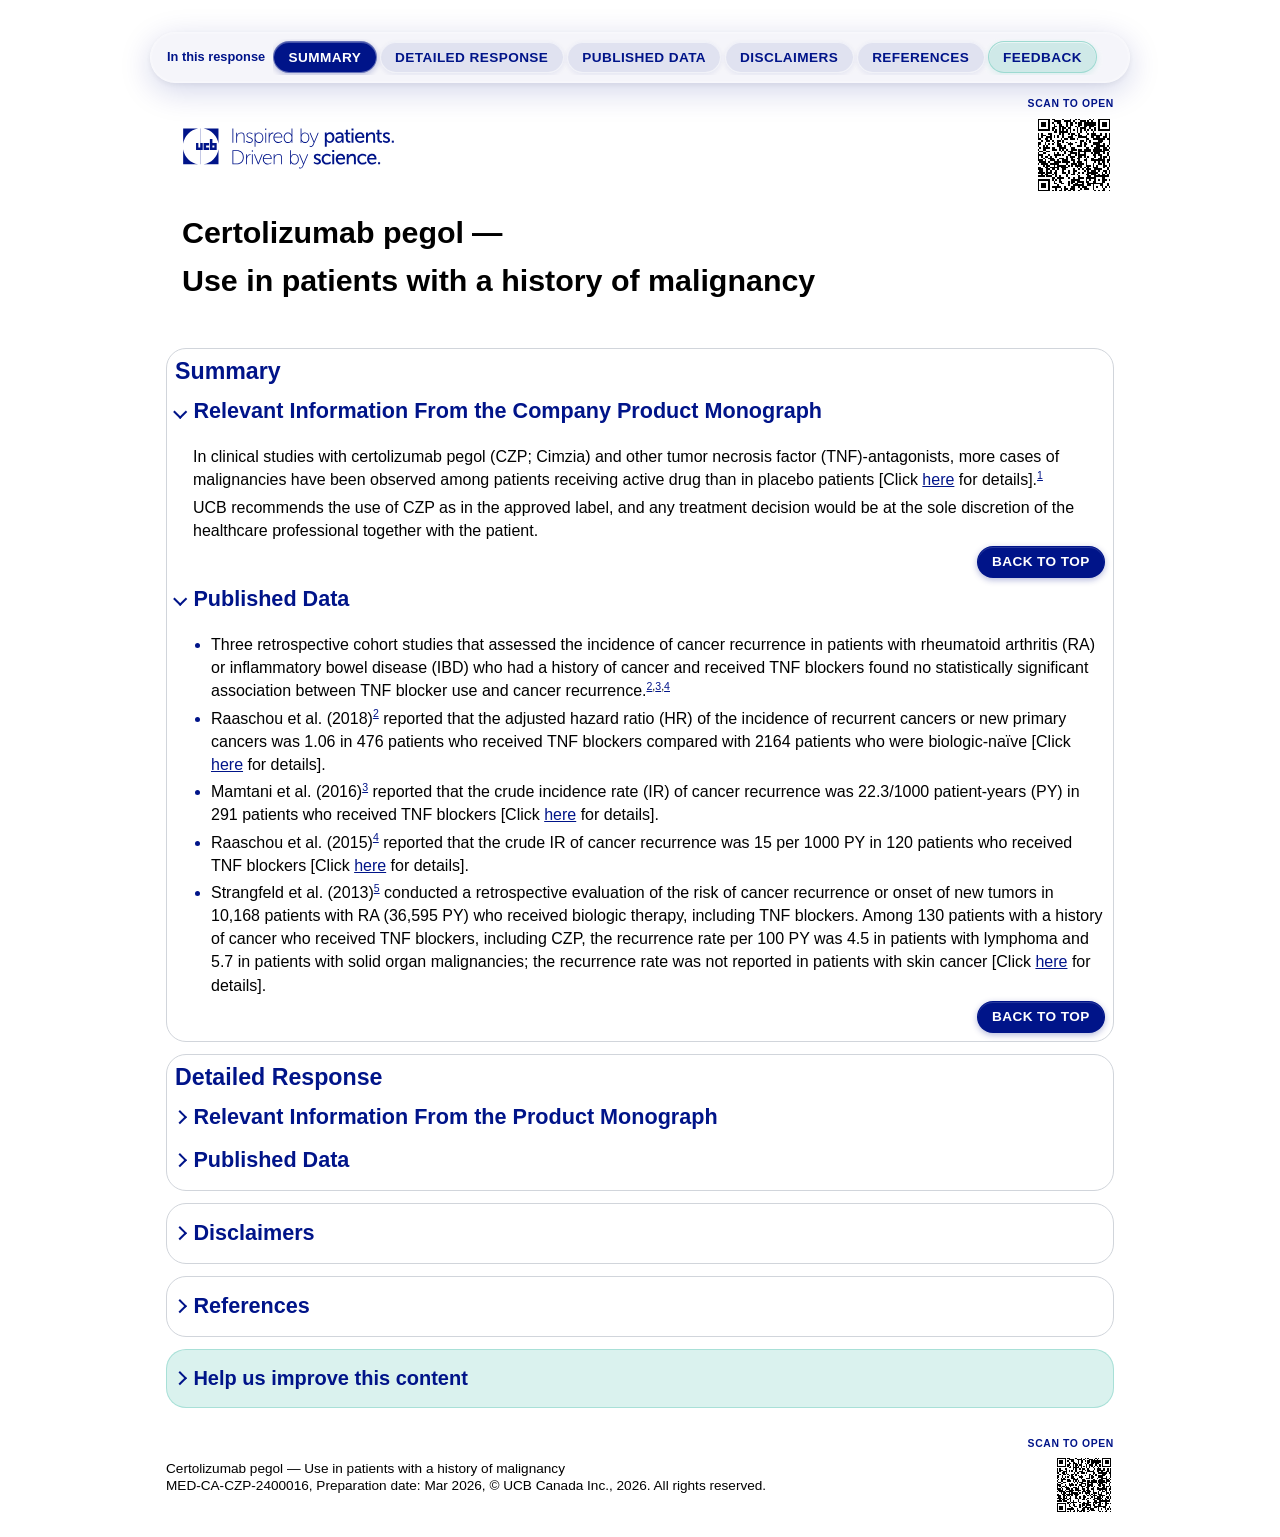
==== CA_CRD_CZP_Use_in_patients_with_a_history_of_malignancy.html @ 32747d0e "figures" ====
<!-- =================================================================
     UCB Medical Information — CA_CRD_CZP_Use_in_patients_with_a_history_of_malignancy.html

     Document  : Certolizumab pegol — Use in patients with a history of malignancy
     Reference : MED-CA-CZP-2400016
     Prepared  : Mar 2026   |   © UCB Canada Inc., 2026

     Structure overview
     ──────────────────
     <head>
       · Standard meta tags + social (OG / Twitter)
       · Single stylesheet: assets/css/styles.css
       · Two JSON-LD blocks: MedicalWebPage + FAQPage (for SEO / GEO)

     <body>
       · Floating TOC nav  — fixed glass bar linking to all sections
       · <header>          — UCB logo, doc-code, preparation date, page title
       · <main>
           #aeo-summary    — HIDDEN: machine-readable AEO key facts
           #aeo-qa         — HIDDEN: machine-readable AEO Q&A pairs
           #summary        — Visible: collapsible PM + Published Data summaries
           #detailed-response — Visible: PM info + 4 retrospective studies
           #disclaimers    — Visible: regulatory / copyright disclaimers
           #references     — Visible: numbered citation list
           #feedback       — Visible: star rating + comment + send widget
           #llm-summary    — HIDDEN: machine-readable GEO paragraph for LLMs
       · <footer>          — doc-code, copyright
       · <script>          — assets/js/main.js (scroll-spy, star rating, feedback)

     Key HTML conventions
     ─────────────────────
     · Drug spans: <span data-type="drug" data-mesh="…" data-emtree="…"
         data-snomed="…"> — semantic tagging for FHIR / ontology consumers
     · hidden-section: display:none — content for automated readers only
     · collapse: native <details>/<summary> pattern for collapsible sections
     · Tables use role="table" with header rows carrying scope="col"
     ================================================================= -->
<!doctype html>
<html lang="en">

<!-- ═══════════════════════════════════════════════════════════════════
     HEAD
     ═══════════════════════════════════════════════════════════════════ -->

<head>
  <!-- Character encoding — declared first so all subsequent bytes are read correctly -->
  <meta charset="utf-8" />

  <!-- Browser tab / bookmark title -->
  <title>Certolizumab pegol — Use in patients with a history of malignancy</title>

  <!-- Responsive scaling and crawl directives -->
  <meta name="viewport" content="width=device-width, initial-scale=1" />
  <meta name="robots" content="index, follow" />
  <link rel="canonical" href="https://www.example.com/czp-history-malignancy/" />

  <!-- Short description shown in search-engine result snippets -->
  <meta name="description"
    content="Medical information response on certolizumab pegol (CZP; Cimzia) in patients with a history of malignancy: Product Monograph safety information and retrospective cohort studies on cancer recurrence with TNF blocker use." />

  <!-- Open Graph — controls the preview card when shared on social platforms -->
  <meta property="og:title" content="Certolizumab Pegol — Use in Patients With a History of Malignancy" />
  <meta property="og:description"
    content="UCB medical information: CZP safety in patients with prior malignancy — Product Monograph and retrospective cohort data." />
  <meta property="og:type" content="article" />
  <meta property="og:url" content="https://www.example.com/czp-history-malignancy/" />
  <meta property="og:image" content="https://www.example.com/czp-history-malignancy/og-image.jpg" />

  <!-- Twitter / X card -->
  <meta name="twitter:card" content="summary_large_image" />
  <meta name="twitter:title" content="Certolizumab Pegol — Use in Patients With a History of Malignancy" />
  <meta name="twitter:description" content="UCB medical information: CZP safety in patients with prior malignancy." />
  <meta name="twitter:image" content="https://www.example.com/czp-history-malignancy/og-image.jpg" />

  <!-- Favicon -->
  <link rel="icon" type="image/png" href="assets/img/ucb-logo.png">

  <!-- Stylesheet -->
  <link rel="stylesheet" href="assets/css/styles.css" />

  <!-- Plotly.js — interactive figure charts -->
  <script src="https://cdn.plot.ly/plotly-2.35.2.min.js" charset="utf-8"></script>

  <!-- Structured data: MedicalWebPage -->
  <script type="application/ld+json">
  {
    "@context": "https://schema.org",
    "@type": "MedicalWebPage",
    "name": "Certolizumab Pegol — Use in Patients With a History of Malignancy",
    "url": "https://www.example.com/czp-history-malignancy/",
    "about": [
      {"@type":"Drug","name":"Certolizumab pegol"},
      {"@type":"MedicalCondition","name":"Rheumatoid Arthritis"},
      {"@type":"MedicalCondition","name":"Malignancy"},
      {"@type":"MedicalCondition","name":"Cancer Recurrence"}
    ],
    "medicalSpecialty": "Rheumatology",
    "lastReviewed": "2026-03-01",
    "publisher": {"@type": "Organization", "name": "UCB Canada Inc."},
    "hasPart": [
      {"@type":"WebPageElement","name":"Summary","url":"#summary"},
      {"@type":"WebPageElement","name":"Detailed Response","url":"#detailed-response"}
    ]
  }
  </script>

  <!-- Structured data: FAQPage -->
  <script type="application/ld+json">
  {
    "@context":"https://schema.org",
    "@type":"FAQPage",
    "mainEntity":[
      {"@type":"Question","name":"Does the certolizumab pegol Product Monograph address use in patients with a history of malignancy?","acceptedAnswer":{"@type":"Answer","text":"In clinical studies with CZP and other TNF-antagonists, more cases of malignancies have been observed among patients receiving active drug than in placebo patients. UCB recommends the use of CZP as in the approved label, and any treatment decision would be at the sole discretion of the healthcare professional together with the patient."}},
      {"@type":"Question","name":"Is there an association between TNF blocker use and cancer recurrence?","acceptedAnswer":{"@type":"Answer","text":"Three retrospective cohort studies found no statistically significant association between TNF blocker use (including CZP) and cancer recurrence in patients with RA or IBD who had a history of cancer."}},
      {"@type":"Question","name":"What did Raaschou et al. (2018) find about cancer recurrence with TNF blockers?","acceptedAnswer":{"@type":"Answer","text":"Raaschou et al. (2018) reported an adjusted hazard ratio of 1.06 (0.73–1.54) for recurrent or new cancers in 476 biologic-treated patients compared with 2164 biologic-naïve patients with RA and a history of malignancy."}},
      {"@type":"Question","name":"What were the key safety findings on malignancies in CZP clinical trials?","acceptedAnswer":{"@type":"Answer","text":"In CZP controlled and open-label RA studies, malignancies other than lymphomas and non-melanoma skin cancers occurred at a rate of 0.61/100 patient-years among 2367 CZP-treated patients versus 0.41/100 patient-years among 647 placebo-treated patients."}}
    ]
  }
  </script>

  <!-- Print footer override -->
  <style>
    @page {
      @bottom-left {
        content: "Certolizumab pegol \2014  Use in patients with a history of malignancy\AMED-CA-CZP-2400016, \00A9  UCB Canada Inc., 2026. All rights reserved.";
      }
    }
  </style>
</head>

<!-- ═══════════════════════════════════════════════════════════════════
     BODY
     ═══════════════════════════════════════════════════════════════════ -->

<body>

  <!-- ─── FLOATING TOC ───────────────────────────────────────────── -->
  <div class="container">
    <nav id="toc" class="navbox" aria-label="Page sections">
      <span class="navbox__title">In this response</span>
      <ul id="toc-list" class="navbox__list">
        <li><a class="btn" href="#summary">Summary</a></li>
        <li><a class="btn" href="#detailed-response">Detailed&nbsp;response</a></li>
        <li><a class="btn" href="#PublishedDataDetail">Published&nbsp;data</a></li>
        <li><a class="btn" href="#disclaimers">Disclaimers</a></li>
        <li><a class="btn" href="#references">References</a></li>
        <li><a class="btn" href="#feedback">Feedback</a></li>
      </ul>
    </nav>
  </div>

  <!-- ─── SITE HEADER ────────────────────────────────────────────── -->
  <header class="site-header" role="banner">
    <div class="container">
      <div class="header-flex">
        <div class="header-logo">
          <img src="assets/img/UCB_Logo_Tagline_ReflexBlue_RGB_Logo.svg"
            alt="UCB logo with tagline inspired by patients, driven by science.">
        </div>
        <div style="text-align:right;">
          <p
            style="margin:0 0 0.25rem;font-size:0.65rem;font-weight:600;letter-spacing:0.06em;text-transform:uppercase;color:#001489;">
            Scan to open</p>
          <img src="assets/img/MED-CA-CZP-2400016/qr.svg" alt="QR code — scan to open" width="80" height="80">
        </div>
      </div>

      <div class="page-title">
        <h1>
          <span class="drug">Certolizumab pegol</span>
          &mdash;
          <span class="subtitle">Use in patients with a history of malignancy</span>
        </h1>
      </div>
    </div>
  </header>

  <!-- ─── MAIN CONTENT ────────────────────────────────────────────── -->
  <main id="main" class="container" role="main">

    <!-- ══════════════════════════════════════════════════════════════
         HIDDEN SECTION: AEO KEY FACTS -->
    <section id="aeo-summary" class="card card--hidden">
      <span class="hidden-meta" data-label="AEO"></span>
      <p>Key Facts — Certolizumab Pegol: Use in Patients With a History of Malignancy</p>
      <p>The Product Monograph (PM) for certolizumab pegol (CZP; Cimzia) states that in clinical studies with CZP and
        other TNF-antagonists, more cases of malignancies were observed among patients receiving active drug than in
        placebo patients. Three retrospective cohort studies found no statistically significant association between TNF
        blocker use (including CZP) and cancer recurrence in patients with rheumatoid arthritis (RA) or inflammatory
        bowel disease (IBD) and a prior history of malignancy. Adjusted hazard ratios for cancer recurrence ranged from
        1.06 to 1.24 across different patient groups (Raaschou et al., 2018). UCB recommends the use of CZP as in the
        approved label; treatment decisions remain at the discretion of the healthcare professional and patient.
      </p>
    </section>

    <!-- ══════════════════════════════════════════════════════════════
         HIDDEN SECTION: AEO Q&A PAIRS -->
    <section id="aeo-qa" class="card card--hidden">
      <span class="hidden-meta" data-label="AEO-QA"></span>
      <p>AEO Key Questions &amp; Answers</p>
      <p>What does the CZP Product Monograph state about malignancies?</p>
      <p>More cases of malignancies were observed with CZP and other TNF-antagonists than with placebo. The possible
        risk for lymphomas or other malignancies cannot be excluded. UCB recommends use as per the approved label.</p>
      <p>Is TNF blocker use associated with increased cancer recurrence?</p>
      <p>Three retrospective cohort studies found no statistically significant association between TNF blocker use and
        cancer recurrence in patients with RA or IBD who had a prior history of cancer.</p>
      <p>What was the cancer recurrence hazard ratio with TNF blockers in Raaschou et al. (2018)?</p>
      <p>The adjusted HR was 1.06 (CI 0.73–1.54) in the main matched group of 476 biologic-treated versus 2164
        biologic-naïve patients with RA and prior malignancy.</p>
    </section>

    <!-- ══════════════════════════════════════════════════════════════
         SECTION: SUMMARY -->
    <section id="summary" class="card">
      <h1>Summary</h1>

      <!-- Summary: Product Monograph -->
      <details class="collapse">
        <summary>
          <h2>Relevant Information From the Company Product Monograph</h2>
        </summary>
        <div class="collapse-content">
          <p>In clinical studies with
            <span data-type="drug" data-emtree="certolizumab pegol" data-mesh="D000068790"
              data-snomed="444752007">certolizumab pegol</span>
            (<span data-type="drug" data-emtree="certolizumab pegol" data-mesh="D000068790"
              data-snomed="444752007">CZP</span>;
            Cimzia) and other tumor necrosis factor (TNF)-antagonists, more cases of malignancies have been observed
            among patients receiving active drug than in placebo patients
            [Click <a href="#pm-malignancies">here</a> for details].<sup><a href="#ref-1">1</a></sup>
          </p>
          <p>UCB recommends the use of
            <span data-type="drug" data-emtree="certolizumab pegol" data-mesh="D000068790"
              data-snomed="444752007">CZP</span>
            as in the approved label, and any treatment decision would be at the sole discretion of the healthcare
            professional together with the patient.
          </p>
          <div class="back-to-toc-wrapper"><a href="#toc" class="btn back-to-toc">Back to top</a></div>
        </div>
      </details>

      <!-- Summary: Published Data -->
      <details class="collapse">
        <summary>
          <h2>Published Data</h2>
        </summary>
        <div class="collapse-content">
          <ul>
            <li>
              <p>Three retrospective cohort studies that assessed the incidence of cancer recurrence in patients with
                rheumatoid arthritis (RA) or inflammatory bowel disease (IBD) who had a history of cancer and received
                TNF blockers found no statistically significant association between TNF blocker use and cancer
                recurrence.<sup><a href="#ref-2">2</a>,<a href="#ref-3">3</a>,<a href="#ref-4">4</a></sup>
              </p>
            </li>
            <li>
              <p>Raaschou et&nbsp;al. (2018)<sup><a href="#ref-2">2</a></sup> reported that the adjusted hazard ratio
                (HR)
                of the incidence of recurrent cancers or new primary cancers was 1.06 in 476 patients who received
                TNF blockers compared with 2164 patients who were biologic&#8209;naïve
                [Click <a href="#raaschou-2018">here</a> for details].
              </p>
            </li>
            <li>
              <p>Mamtani et&nbsp;al. (2016)<sup><a href="#ref-3">3</a></sup> reported that the crude incidence rate (IR)
                of cancer recurrence was 22.3/1000 patient&#8209;years (PY) in 291 patients who received TNF blockers
                [Click <a href="#mamtani-2016">here</a> for details].
              </p>
            </li>
            <li>
              <p>Raaschou et&nbsp;al. (2015)<sup><a href="#ref-4">4</a></sup> reported that the crude IR of cancer
                recurrence was 15 per 1000 PY in 120 patients who received TNF blockers
                [Click <a href="#raaschou-2015">here</a> for details].
              </p>
            </li>
            <li>
              <p>Strangfeld et&nbsp;al. (2013)<sup><a href="#ref-5">5</a></sup> conducted a retrospective evaluation of
                the risk of cancer recurrence or onset of new tumors in 10,168 patients with RA (36,595 PY) who
                received biologic therapy, including TNF blockers. Among 130 patients with a history of cancer who
                received TNF blockers, including
                <span data-type="drug" data-emtree="certolizumab pegol" data-mesh="D000068790"
                  data-snomed="444752007">CZP</span>,
                the recurrence rate per 100 PY was 4.5 in patients with lymphoma and 5.7 in patients with solid organ
                malignancies; the recurrence rate was not reported in patients with skin cancer
                [Click <a href="#strangfeld-2013">here</a> for details].
              </p>
            </li>
          </ul>
          <div class="back-to-toc-wrapper"><a href="#toc" class="btn back-to-toc">Back to top</a></div>
        </div>
      </details>
    </section>

    <!-- ══════════════════════════════════════════════════════════════
         SECTION: DETAILED RESPONSE -->
    <section id="detailed-response" class="card">
      <h1>Detailed Response</h1>

      <!-- Product Monograph collapsible -->
      <details class="collapse">
        <summary>
          <h2>Relevant Information From the Product Monograph</h2><a id="pm-malignancies"></a>
        </summary>
        <div class="collapse-content">

          <h3>Warnings and Precautions</h3>
          <h4>Malignancies</h4>
          <p>In clinical studies with
            <span data-type="drug" data-emtree="certolizumab pegol" data-mesh="D000068790"
              data-snomed="444752007">CZP</span>
            and other TNF blocking agents, more cases of malignancies have been observed among patients receiving
            active drug than in placebo patients.<sup><a href="#ref-1">1</a></sup>
          </p>
          <p>In rheumatoid arthritis placebo-controlled and open-label studies combined, most observed malignancies
            included lung, breast and ovarian cancers, basal cell carcinoma, and
            lymphoma.<sup><a href="#ref-1">1</a></sup>
          </p>
          <p>Three cases of lymphoma were reported in patients treated with
            <span data-type="drug" data-emtree="certolizumab pegol" data-mesh="D000068790"
              data-snomed="444752007">CZP</span>
            (1 case in the placebo-controlled studies and 2 in the open-label studies), corresponding to a rate of
            0.09 (0.02&ndash;0.27)/100 patient-years among 2367 patients. This is approximately 2-fold higher than
            expected in the general population. Patients with RA, particularly those with highly active disease, are
            at a higher risk for the development of lymphoma. Malignancies other than lymphomas and non-melanoma skin
            cancers were observed at a rate (95% confidence interval) of 0.61 (0.37&ndash;0.94)/100 patient-years
            among 2367
            <span data-type="drug" data-emtree="certolizumab pegol" data-mesh="D000068790"
              data-snomed="444752007">CZP</span>-treated
            patients and 0.41 (0.01&ndash;2.27)/100 patient-years among 647 placebo-treated patients. In controlled
            and open-label portions of psoriasis phase III clinical studies, malignancies (excluding non-melanoma
            skin cancer) were observed at an incidence rate (95% confidence interval) of 0.5 (0.2&ndash;1.0)/100
            patient-years among 995
            <span data-type="drug" data-emtree="certolizumab pegol" data-mesh="D000068790"
              data-snomed="444752007">CZP</span>
            treated-patients.<sup><a href="#ref-1">1</a></sup>
          </p>
          <p>The size of the control groups and limited duration of the controlled portions of the studies preclude
            the ability to draw firm conclusions but the possible risk for the development of lymphomas or other
            malignancies in patients treated with a TNF-antagonist cannot be excluded. The potential role of TNF
            blocking therapy in the development of malignancies is not
            known.<sup><a href="#ref-1">1</a></sup>
          </p>
          <p>Rates in clinical trials for
            <span data-type="drug" data-emtree="certolizumab pegol" data-mesh="D000068790"
              data-snomed="444752007">CZP</span>
            cannot be compared to rates for other TNF-antagonists and may not predict the rates observed in a broader
            patient population. Patients with rheumatoid arthritis, particularly those with highly active disease,
            are at a higher risk for development of
            lymphoma.<sup><a href="#ref-1">1</a></sup>
          </p>
          <p>Malignancies, some fatal, have been reported among children, adolescents, and young adults who received
            treatment with TNF blocking agents (initiation of therapy &le;&nbsp;18 years of age), of which
            <span data-type="drug" data-emtree="certolizumab pegol" data-mesh="D000068790"
              data-snomed="444752007">CZP</span>
            is a member. Approximately half the cases were lymphomas, including Hodgkin&rsquo;s and
            non-Hodgkin&rsquo;s lymphomas. The other cases represented a variety of different malignancies and
            included rare malignancies usually associated with immunosuppression and malignancies that are not
            usually observed in children and adolescents. The malignancies occurred after a median of 30 months of
            therapy (range 1 to 84 months). Most of the patients were receiving concomitant immunosuppressants.
            These cases were reported post-marketing and are derived from a variety of sources including registries
            and spontaneous post-marketing
            reports.<sup><a href="#ref-1">1</a></sup>
          </p>

          <h5>Hepatosplenic T-cell Lymphoma</h5>
          <p>Postmarketing cases of hepatosplenic T-cell lymphoma, a rare type of T-cell lymphoma that has a very
            aggressive disease course and is usually fatal, have been reported in patients treated with TNF-blockers.
            The majority of reported TNF-blocker cases occurred in adolescent and young adult males with Crohn&rsquo;s
            disease or ulcerative colitis. Almost all of these patients had received treatment with the
            immunosuppressants azathioprine and/or 6-mercaptopurine concomitantly with a TNF-blocker at or prior to
            diagnosis.<sup><a href="#ref-1">1</a></sup>
          </p>

          <h5>Leukemia</h5>
          <p>Cases of acute and chronic leukemia have been reported in association with post-marketing TNF-antagonist
            use in RA and other indications. Even in the absence of TNF-antagonist therapy, patients with RA may be
            at higher risk (approximately 2-fold) than the general population for the development of
            leukemia.<sup><a href="#ref-1">1</a></sup>
          </p>

          <h5>Skin Cancers</h5>
          <p>Melanoma and Merkel cell carcinoma have been reported in patients treated with TNF&#8209;antagonists,
            including
            <span data-type="drug" data-emtree="certolizumab pegol" data-mesh="D000068790"
              data-snomed="444752007">CZP</span>.
            Periodic skin examination is recommended, particularly for patients with risk factors for skin
            cancer.<sup><a href="#ref-1">1</a></sup>
          </p>

          <h4>Immunosuppression</h4>
          <p>Since TNF mediates inflammation and modulates cellular immune responses, the possibility exists for TNF
            blocking agents, including
            <span data-type="drug" data-emtree="certolizumab pegol" data-mesh="D000068790"
              data-snomed="444752007">CZP</span>,
            to affect host defenses against infections and malignancies. The impact of treatment with
            <span data-type="drug" data-emtree="certolizumab pegol" data-mesh="D000068790"
              data-snomed="444752007">CZP</span>
            on the development and course of malignancies, as well as active and/or chronic infections, is not fully
            understood. The use of
            <span data-type="drug" data-emtree="certolizumab pegol" data-mesh="D000068790"
              data-snomed="444752007">CZP</span>
            in patients with severe immunosuppression has not been formally
            evaluated.<sup><a href="#ref-1">1</a></sup>
          </p>

          <h3>Clinical Trial Adverse Drug Reactions</h3>
          <h4>Less Common Clinical Trial Adverse Drug Reactions (&lt;&nbsp;1%)</h4>
          <p>Neoplasms benign, malignant and unspecified (including cysts and polyps): solid organ tumor, benign
            tumor and cysts (includes skin papilloma), non-melanoma skin cancers, blood and lymphatic system
            malignancies (includes lymphoma and leukemia), gastrointestinal tumor, melanoma, precancerous lesions
            (includes oral leukoplakia, melanocytic nevus), merkel cell.
            carcinoma<sup><a href="#ade-fn-a">a</a>,</sup><sup><a href="#ref-1">1</a></sup>
          </p>
          <div class="mini-foot">
            <p class="fn-entry"><sup id="ade-fn-a">a</sup> These events have been related to the class of TNF-blockers,
              but incidence with CIMZIA is not known.</p>
          </div>

          <div class="back-to-toc-wrapper"><a href="#toc" class="btn back-to-toc">Back to top</a></div>
        </div>
      </details>

      <!-- Published Data collapsible -->
      <details class="collapse">
        <summary>
          <h2>Published Data</h2><a id="PublishedDataDetail"></a>
        </summary>
        <div class="collapse-content">

          <h3>Retrospective Studies</h3>

          <!-- ── Raaschou 2018 ───────────────────────────────────── -->
          <h4 id="raaschou-2018">Raaschou et&nbsp;al. (2018)</h4>
          <p>Raaschou et&nbsp;al. (2018)<sup><a href="#ref-2">2</a></sup> conducted a population&#8209;based cohort
            study to assess the incidence of cancer recurrence in patients with RA and a history of malignancy who
            did or did not receive TNF blockers.
          </p>
          <p>Patients with in situ or invasive colon, anorectal, lung, breast, uterine, ovarian, prostate, renal,
            urinary tract, or central nervous system cancers who received or did not receive TNF blockers (including
            <span data-type="drug" data-emtree="certolizumab pegol" data-mesh="D000068790"
              data-snomed="444752007">CZP</span>
            [number of patients was not reported]) after their index cancer diagnosis were included in the study.
            Patients were assigned to 1 of 4 groups depending on the year they were diagnosed with cancer and the
            year they started treatment with TNF blockers. The HR of the incidence of recurrent cancers or new
            primary cancers was assessed in 3 groups in which biologic&#8209;treated patients were matched to
            biologic&#8209;naïve patients at a ratio of 1:5 and in 1 group in which biologic&#8209;treated patients
            were not matched to biologic&#8209;naïve patients (<strong><a href="#tbl1">Table&nbsp;1</a></strong>
            and <strong><a href="#fig1">Figure&nbsp;1</a></strong>).<sup><a href="#ref-2">2</a></sup>
          </p>

          <!-- TABLE 1 -->
          <div class="tblfig" id="tbl1">
            <table role="table">
              <tr>
                <td colspan="4">
                  <h6>Table 1 &mdash; Incidence of Recurrent or New Cancers in Biologic&#8209;treated and
                    Biologic&#8209;naïve Patients (Adapted).<sup><a href="#ref-2">2</a></sup>
                  </h6>
                </td>
              </tr>
              <tr class="hdr hdr-1">
                <th scope="col" rowspan="2">Group</th>
                <th scope="col" colspan="2">Patients With Recurrent or New Cancer Diagnosis, n/n&nbsp;(%)</th>
                <th scope="col" rowspan="2">Adjusted HR (CI)</th>
              </tr>
              <tr class="hdr hdr-2">
                <th scope="col">Biologic&#8209;treated Patients</th>
                <th scope="col">Biologic&#8209;naïve Patients</th>
              </tr>
              <tbody>
                <tr>
                  <td>A (n&nbsp;=&nbsp;2631)<sup><a href="#tbl1-fn-a">a</a>,<a href="#tbl1-fn-b">b</a></sup></td>
                  <td>42/467 (9)</td>
                  <td>155/2164 (7.2)</td>
                  <td>1.06 (0.73&ndash;1.54)</td>
                </tr>
                <tr>
                  <td>B (n&nbsp;=&nbsp;1293)<sup><a href="#tbl1-fn-b">b</a>,<a href="#tbl1-fn-c">c</a></sup></td>
                  <td>23/223 (10.3)</td>
                  <td>78/1070 (7.3)</td>
                  <td>1.08 (0.65&ndash;1.8)</td>
                </tr>
                <tr>
                  <td>C (n&nbsp;=&nbsp;787)<sup><a href="#tbl1-fn-d">d</a>,<a href="#tbl1-fn-e">e</a></sup></td>
                  <td>16/138 (11.6)</td>
                  <td>37/649 (5.7)</td>
                  <td>1.15 (0.53&ndash;2.47)</td>
                </tr>
                <tr>
                  <td>D (n&nbsp;=&nbsp;3826)<sup><a href="#tbl1-fn-f">f</a></sup></td>
                  <td>16/178 (9)</td>
                  <td>NR</td>
                  <td>1.24 (0.74&ndash;2.07)</td>
                </tr>
                <tr class="tblfig-footer">
                  <td colspan="4">
                    <p class="fn-entry"><sup id="tbl1-fn-a">a</sup> Patients with RA and a cancer diagnosis from 1960 or
                      later who
                      received (n&nbsp;=&nbsp;467) or did not receive (n&nbsp;=&nbsp;2164) treatment with TNF blockers
                      between 2001 and 2015.</p>
                    <p class="fn-entry"><sup id="tbl1-fn-b">b</sup> Biologic&#8209;treated and biologic&#8209;naïve
                      patients in the
                      same group had similar demographics, including similar gender, age at cancer diagnosis, and type
                      of cancer (invasive or in situ).</p>
                    <p class="fn-entry"><sup id="tbl1-fn-c">c</sup> Patients with RA and a cancer diagnosis from 2001 or
                      later who
                      received (n&nbsp;=&nbsp;223) or did not receive (n&nbsp;=&nbsp;1070) treatment with TNF blockers
                      between 2001 and 2015.</p>
                    <p class="fn-entry"><sup id="tbl1-fn-d">d</sup> Patients with RA and a cancer diagnosis (excluding
                      metastatic cancer
                      at diagnosis) from 2003 or later who received (n&nbsp;=&nbsp;138) or did not receive
                      (n&nbsp;=&nbsp;649) treatment with TNF blockers from 2006 or later.</p>
                    <p class="fn-entry"><sup id="tbl1-fn-e">e</sup> Biologic&#8209;treated and biologic&#8209;naïve
                      patients in this
                      group had similar cancer characteristics, including type of tumor, node, and metastatic stage.</p>
                    <p class="fn-entry"><sup id="tbl1-fn-f">f</sup> Included patients (n&nbsp;=&nbsp;3826) with RA and a
                      cancer
                      diagnosis between 2001 and 2015 who did not receive treatment with TNF blockers; 178 patients
                      started treatment with TNF blockers during follow&#8209;up.</p>
                    <p>CI&nbsp;= confidence interval; HR&nbsp;= hazard ratio; NR&nbsp;= not reported;
                      RA&nbsp;= rheumatoid arthritis; TNF&nbsp;= tumor necrosis factor.</p>
                  </td>
                </tr>
              </tbody>
            </table>
          </div>

          <!-- FIGURE 1 -->
          <div class="tblfig" id="fig1">
            <table role="table" style="width:auto;">
              <tr>
                <td colspan="1">
                  <h6>Figure 1 &mdash; Incidence of Recurrent or New Cancers and Adjusted Hazard Ratios in
                    Biologic&#8209;treated vs Biologic&#8209;naïve Patients
                    (Adapted).<sup><a href="#ref-2">2</a></sup>
                  </h6>
                </td>
              </tr>
              <tr>
                <td>
                  <div class="tab-group">
                    <button class="btn is-active" id="fig1-tab-incidence"
                      onclick="fig1Show('incidence')">Cancer Incidence</button>
                    <button class="btn" id="fig1-tab-forest"
                      onclick="fig1Show('forest')">Adjusted HR</button>
                  </div>
                  <div id="fig1-chart" class="fig-chart" style="height:380px;"
                    role="img"
                    aria-label="Grouped bar chart of cancer incidence rates in biologic-treated vs biologic-naïve patients"></div>
                  <div id="fig1-legend" class="fig-legend" style="display:none;">
                    <span class="fig-legend__item">
                      <span class="fig-legend__swatch" style="background:#001489;"></span>Biologic-treated
                    </span>
                    <span class="fig-legend__item">
                      <span class="fig-legend__swatch" style="background:#8089c4;"></span>Biologic-na&iuml;ve
                    </span>
                  </div>
                </td>
              </tr>
              <tr class="tblfig-footer">
                <td colspan="1">
                  <p class="fn-entry"><sup id="fig1-fn-a">a</sup> Patients with RA and a cancer diagnosis from
                    1960 or later who received (n&nbsp;=&nbsp;467) or did not receive (n&nbsp;=&nbsp;2164)
                    treatment with TNF blockers between 2001 and 2015.</p>
                  <p class="fn-entry"><sup id="fig1-fn-b">b</sup> Biologic&#8209;treated and
                    biologic&#8209;naïve patients in the same group had similar demographics, including similar
                    gender, age at cancer diagnosis, and type of cancer (invasive or in situ).</p>
                  <p class="fn-entry"><sup id="fig1-fn-c">c</sup> Patients with RA and a cancer diagnosis from
                    2001 or later who received (n&nbsp;=&nbsp;223) or did not receive (n&nbsp;=&nbsp;1070)
                    treatment with TNF blockers between 2001 and 2015.</p>
                  <p class="fn-entry"><sup id="fig1-fn-d">d</sup> Patients with RA and a cancer diagnosis
                    (excluding metastatic cancer at diagnosis) from 2003 or later who received
                    (n&nbsp;=&nbsp;138) or did not receive (n&nbsp;=&nbsp;649) treatment with TNF blockers
                    from 2006 or later.</p>
                  <p class="fn-entry"><sup id="fig1-fn-e">e</sup> Biologic&#8209;treated and
                    biologic&#8209;naïve patients in this group had similar cancer characteristics, including
                    type of tumor, node, and metastatic stage.</p>
                  <p class="fn-entry"><sup id="fig1-fn-f">f</sup> Included patients (n&nbsp;=&nbsp;3826) with
                    RA and a cancer diagnosis between 2001 and 2015 who did not receive treatment with TNF
                    blockers; 178 patients started treatment with TNF blockers during follow&#8209;up.</p>
                  <p>CI&nbsp;= confidence interval; HR&nbsp;= hazard ratio; NR&nbsp;= not reported;
                    RA&nbsp;= rheumatoid arthritis; TNF&nbsp;= tumor necrosis factor.</p>
                </td>
              </tr>
            </table>
          </div>

          <script>
          (function () {
            var GROUPS = [
              'Group D<sup>f</sup><br>(n = 3826)',
              'Group C<sup>d,e</sup><br>(n = 787)',
              'Group B<sup>b,c</sup><br>(n = 1293)',
              'Group A<sup>a,b</sup><br>(n = 2631)'
            ];

            /* ── Forest plot ──────────────────────────────────────────── */
            var HR_VALS = [1.24, 1.15, 1.08, 1.06];
            var CI_LOW  = [0.74, 0.53, 0.65, 0.73];
            var CI_HIGH = [2.07, 2.47, 1.80, 1.54];
            var CI_TEXT = [
              '1.24<br>(0.74–2.07)',
              '1.15<br>(0.53–2.47)',
              '1.08<br>(0.65–1.80)',
              '1.06<br>(0.73–1.54)'
            ];

            var traceForest = {
              x: HR_VALS, y: GROUPS,
              type: 'scatter', mode: 'markers',
              customdata: CI_TEXT,
              marker: { symbol: 'square', size: 14, color: '#001489' },
              error_x: {
                type: 'data',
                array:      CI_HIGH.map(function (h, i) { return h - HR_VALS[i]; }),
                arrayminus: HR_VALS.map(function (h, i) { return h - CI_LOW[i];  }),
                color: '#001489', thickness: 2.5, width: 10
              },
              hovertemplate: '<b>%{y}</b><br>Adjusted HR (CI): %{customdata}<extra></extra>',
              showlegend: false
            };

            var traceHRText = {
              x: CI_TEXT.map(function () { return 3.1; }), y: GROUPS,
              type: 'scatter', mode: 'text',
              text: CI_TEXT,
              textposition: 'middle right',
              textfont: { size: 11, color: '#000', family: 'Tahoma, sans-serif' },
              hoverinfo: 'skip', showlegend: false
            };

            var forestLayout = {
              font: { family: "Tahoma, 'Helvetica Neue', Helvetica, Arial, sans-serif", size: 13, color: '#000' },
              margin: { t: 48, r: 16, b: 64, l: 16 },
              xaxis: {
                title: {
                  text: 'Adjusted Hazard Ratio<br><span style="font-size:10px;color:#555">← Favours biologic-treated ┊ Favours biologic-naïve →</span>',
                  standoff: 12
                },
                range: [0.3, 3.85],
                tickvals: [0.5, 0.75, 1.0, 1.5, 2.0, 2.5],
                showgrid: false, zeroline: false,
                linecolor: '#000', linewidth: 1, tickcolor: '#000', automargin: true
              },
              yaxis: {
                showgrid: false, zeroline: false,
                linecolor: '#000', linewidth: 1, tickcolor: '#000', automargin: true
              },
              shapes: [{
                type: 'line', xref: 'x', yref: 'paper',
                x0: 1, x1: 1, y0: 0, y1: 1,
                line: { color: '#888', width: 1.5, dash: 'dot' }
              }],
              annotations: [
                {
                  x: 3.1, xref: 'x', y: 1.06, yref: 'paper',
                  text: '<b>Adjusted HR (CI)</b>', showarrow: false,
                  font: { size: 11, color: '#000', family: 'Tahoma, sans-serif' },
                  xanchor: 'center', yanchor: 'bottom'
                }
              ],
              showlegend: false, plot_bgcolor: '#ffffff', paper_bgcolor: '#ffffff'
            };

            /* ── Incidence bar chart ──────────────────────────────────── */
            var PCT_TREATED = [9, 11.6, 10.3, 9];
            var PCT_NAIVE   = [0.001, 5.7, 7.3, 7.2];  /* Group D = NR (0.001 = invisible bar) */
            var N_TREATED   = ['16/178 (9%)', '16/138 (11.6%)', '23/223 (10.3%)', '42/467 (9%)'];
            var N_NAIVE     = ['NR', '37/649 (5.7%)', '78/1070 (7.3%)', '155/2164 (7.2%)'];

            var traceTreated = {
              x: PCT_TREATED, y: GROUPS,
              name: 'Biologic-treated',
              type: 'bar', orientation: 'h',
              marker: { color: '#001489' },
              customdata: N_TREATED,
              text: PCT_TREATED.map(function (v) { return v + '%'; }),
              textposition: 'outside', cliponaxis: false,
              textfont: { color: '#000', size: 11, family: 'Tahoma, sans-serif' },
              hovertemplate: 'Biologic-treated<br>n/N (%)<br>%{customdata}<extra></extra>',
              showlegend: false
            };

            var traceNaive = {
              x: PCT_NAIVE, y: GROUPS,
              name: 'Biologic-naïve',
              type: 'bar', orientation: 'h',
              marker: { color: '#8089c4' },
              customdata: N_NAIVE,
              text: ['NR', '5.7%', '7.3%', '7.2%'],
              textposition: 'outside', cliponaxis: false,
              textfont: { color: '#000', size: 11, family: 'Tahoma, sans-serif' },
              hoverlabel: { font: { color: '#001489' } },
              hovertemplate: 'Biologic-naïve<br>n/N (%)<br>%{customdata}<extra></extra>',
              showlegend: false
            };

            var incidenceLayout = {
              font: { family: "Tahoma, 'Helvetica Neue', Helvetica, Arial, sans-serif", size: 12, color: '#000' },
              margin: { t: 16, r: 56, b: 48, l: 16 },
              barmode: 'group', bargap: 0.28, bargroupgap: 0.08,
              xaxis: {
                title: { text: 'Patients with recurrent or new cancer diagnosis [%]', standoff: 10 },
                range: [0, 17],
                ticksuffix: '%',
                gridcolor: '#e8eaf0', gridwidth: 1,
                zeroline: true, zerolinecolor: '#000', zerolinewidth: 1,
                linecolor: '#000', linewidth: 1, tickcolor: '#000'
              },
              yaxis: {
                showgrid: false, zeroline: false,
                linecolor: '#000', linewidth: 1, tickcolor: '#000', automargin: true
              },
              showlegend: false, plot_bgcolor: '#ffffff', paper_bgcolor: '#ffffff'
            };

            /* ── Shared config ────────────────────────────────────────── */
            var config = {
              responsive: true, displaylogo: false,
              modeBarButtonsToRemove: [
                'select2d','lasso2d','autoScale2d',
                'hoverClosestCartesian','hoverCompareCartesian','toggleSpikelines'
              ],
              toImageButtonOptions: { format: 'svg', filename: 'fig1' }
            };

            /* ── Tab switching ────────────────────────────────────────── */
            window.fig1Show = function (key) {
              ['forest', 'incidence'].forEach(function (k) {
                document.getElementById('fig1-tab-' + k).classList.toggle('is-active', k === key);
              });
              var legend = document.getElementById('fig1-legend');
              if (key === 'forest') {
                config.toImageButtonOptions.filename = 'fig1-forest-plot-hr';
                legend.style.display = 'none';
                Plotly.react('fig1-chart', [traceForest, traceHRText], forestLayout, config);
              } else {
                config.toImageButtonOptions.filename = 'fig1-cancer-incidence';
                legend.style.display = '';
                Plotly.react('fig1-chart', [traceTreated, traceNaive], incidenceLayout, config);
              }
            };

            fig1Show('incidence');
          }());
          </script>

          <!-- ── Mamtani 2016 ────────────────────────────────────── -->
          <h4 id="mamtani-2016">Mamtani et&nbsp;al. (2016)</h4>
          <p>Mamtani et&nbsp;al. (2016)<sup><a href="#ref-3">3</a></sup> conducted a cohort study based on data
            obtained from Medicare (years, 2000&ndash;2012) to evaluate the effect of immunosuppressive therapy on
            breast cancer recurrence in women with RA or IBD who had primary breast cancer and were surgically
            treated.
          </p>
          <p>Among patients with RA or IBD, patients who received TNF blockers (n&nbsp;=&nbsp;291; including
            <span data-type="drug" data-emtree="certolizumab pegol" data-mesh="D000068790"
              data-snomed="444752007">CZP</span>
            [number of patients was not reported]) were matched to biologic&#8209;naive patients
            (n&nbsp;=&nbsp;1164) based on the risk factors of breast cancer recurrence, including the type of
            surgery they underwent and the adjuvant chemotherapy they received. Follow&#8209;up was conducted after
            more than 764 PY in patients who received TNF blockers and after over 2466 PY in patients who were
            biologic&#8209;naive. The primary outcome was the recurrence of breast cancer &gt;&nbsp;1 year after the
            primary breast cancer surgery.<sup><a href="#ref-3">3</a></sup>
          </p>
          <p>At follow&#8209;up, 17 patients (crude IR, 22.3/1000 PY) who received TNF blockers and 48 patients
            (crude IR, 19.5/1000 PY) who were biologic&#8209;naïve had breast cancer recurrence. The adjusted HR
            (CI) of patients who received TNF blockers to patients who were biologic&#8209;naïve was
            1.13 (0.65&ndash;1.97).<sup><a href="#ref-3">3</a></sup>
          </p>

          <!-- ── Raaschou 2015 ───────────────────────────────────── -->
          <h4 id="raaschou-2015">Raaschou et&nbsp;al. (2015)</h4>
          <p>Raaschou et&nbsp;al. (2015)<sup><a href="#ref-4">4</a></sup> conducted a population&#8209;based cohort
            study using data from the Swedish biologics register (ARTIS) to evaluate the risk of breast cancer
            recurrence in female patients with RA who received TNF blockers, compared with that of females with RA
            who were biologic&#8209;naïve.
          </p>
          <p>A total of 120 female patients (median age, 66 years) with RA were identified who were diagnosed with
            breast cancer between 1999 and 2010, before they started TNF blockers (including
            <span data-type="drug" data-emtree="certolizumab pegol" data-mesh="D000068790"
              data-snomed="444752007">CZP</span>
            [number of patients was not reported]). Each patient was matched to a biologic&#8209;naïve patient based
            on gender, age at cancer diagnosis (&plusmn;&nbsp;3 years), year of cancer diagnosis (&plusmn;&nbsp;5
            years), type of cancer (invasive or in situ), and country of residence. Patients started TNF blockers
            9.4 years (median) after they were diagnosed with breast cancer. Follow&#8209;up was after a mean
            &plusmn; standard deviation of 4.9 &plusmn; 2.8 years (592 PY) in patients who received TNF blockers
            and 4.6 &plusmn; 2.7 years (550 PY) in biologic&#8209;naïve
            patients.<sup><a href="#ref-4">4</a></sup>
          </p>
          <p>At the time of follow&#8209;up, 9 patients (crude IR, 15/1000 PY) who received TNF blockers had
            breast cancer recurrence compared with 9 patients (crude IR, 16/1000 PY) who were biologic&#8209;naïve.
            The adjusted HR (CI) of patients who received TNF blockers to biologic&#8209;naïve patients was
            1.1 (0.4&ndash;2.8).<sup><a href="#ref-4">4</a></sup>
          </p>

          <!-- ── Strangfeld 2013 ─────────────────────────────────── -->
          <h4 id="strangfeld-2013">Strangfeld et&nbsp;al. (2013)</h4>
          <p>Strangfeld et&nbsp;al. (2013)<sup><a href="#ref-5">5</a></sup> assessed data from the German register
            RABBIT to evaluate the risk of cancer recurrence or new tumor incidence in patients with RA who received
            biologic therapy, including TNF blockers.
          </p>
          <p>At the time of data cutoff (October 2012), the registry included a total of 10,168 patients with RA
            (36,595 PY of observation), including 5231 patients who received TNF blockers (20,446 PY).
            Three hundred sixty&#8209;seven patients had a history of cancer; 130 patients with malignancies,
            including solid organ malignancies (n&nbsp;=&nbsp;109), skin cancer (n&nbsp;=&nbsp;15), or lymphoma
            (n&nbsp;=&nbsp;6), received TNF blockers (including
            <span data-type="drug" data-emtree="certolizumab pegol" data-mesh="D000068790"
              data-snomed="444752007">CZP</span>
            [number of patients was not reported]). Patients started TNF blockers 1.3 years (median) after their
            cancer diagnosis among those with a history of lymphoma and 6.8 years (median) among those with a
            history of solid organ malignancies. The time between cancer diagnosis and initiation of TNF blockers
            for patients with skin cancer was not reported. The mean observation time was 3 years in patients with
            a history of lymphoma and 2.6 years in patients with a history of solid organ
            malignancies.<sup><a href="#ref-5">5</a></sup>
          </p>
          <p>One patient (recurrence rate/100 PY, 4.5; CI, 0.1&ndash;25.3), 21 patients (recurrence rate/100 PY,
            5.7; CI, 3.5&ndash;8.8), and 3 patients (recurrence rate was not reported) with lymphoma, solid organ
            malignancies, and skin cancer, respectively, had cancer recurrence or new incidence with TNF&#8209;blocker
            therapy.<sup><a href="#ref-5">5</a></sup>
          </p>

          <div class="back-to-toc-wrapper"><a href="#toc" class="btn back-to-toc">Back to top</a></div>
        </div>
      </details>
    </section>

    <!-- ══════════════════════════════════════════════════════════════
         SECTION: DISCLAIMERS -->
    <section id="disclaimers" class="card">
      <details class="collapse">
        <summary>
          <h2>Disclaimers</h2>
        </summary>
        <div class="collapse-content">
          <p>Please note that the information contained in this response is for your personal use only and due to
            copyright may not be forwarded or published.</p>
          <p>Medical literature databases are selective in their sources, and the information obtained from the
            search may not represent the totality of the literature or available data on this topic.</p>
          <p>Information provided in this document is not intended to draw any conclusions regarding the efficacy
            and safety of
            <span data-type="drug" data-emtree="certolizumab pegol" data-mesh="D000068790"
              data-snomed="444752007">CZP</span>
            for any indication or dosage.
          </p>
          <p>Links to all third-party websites are provided as a convenience and do not imply an endorsement or
            recommendation by UCB. UCB accepts no responsibility or liability for the content or services of other
            websites. UCB encourages you to review the policies and terms of all websites you may choose to visit.
          </p>
          <div class="back-to-toc-wrapper"><a href="#toc" class="btn back-to-toc">Back to top</a></div>
        </div>
      </details>
    </section>

    <!-- ══════════════════════════════════════════════════════════════
         SECTION: REFERENCES -->
    <section id="references" class="card">
      <details class="collapse">
        <summary>
          <h2>References</h2>
        </summary>
        <div class="collapse-content">
          <ol>
            <li id="ref-1">UCB Data on file. Certolizumab pegol Product Monograph.<br>
              Available from: <a href="https://pdf.hres.ca/dpd_pm/00053920.PDF" target="_blank"
                rel="noopener noreferrer">https://pdf.hres.ca/dpd_pm/00053920.PDF</a>
            </li>
            <li id="ref-2">Raaschou P, Söderling J, Turesson C, Askling J; for the ARTIS Study Group. Tumor
              necrosis factor inhibitors and cancer recurrence in Swedish patients with rheumatoid arthritis: a
              nationwide population&#8209;based cohort study. <em>Ann Intern Med.</em>
              2018;169(5):291&ndash;9.<br>
              Available from: <a href="https://doi.org/10.7326/M17-2812" target="_blank"
                rel="noopener noreferrer">https://doi.org/10.7326/M17-2812</a>
            </li>
            <li id="ref-3">Mamtani R, Clark AS, Scott FI, Brensinger CM, Boursi B, Chen L, et al. Association
              between breast cancer recurrence and immunosuppression in rheumatoid arthritis and inflammatory bowel
              disease: a cohort study. <em>Arthritis Rheumatol.</em> 2016;68(10):2403&ndash;11.<br>
              Available from: <a href="https://doi.org/10.1002/art.39738" target="_blank"
                rel="noopener noreferrer">https://doi.org/10.1002/art.39738</a>
            </li>
            <li id="ref-4">Raaschou P, Frisell T, Askling J; for the ARTIS Study Group. TNF inhibitor therapy
              and risk of breast cancer recurrence in patients with rheumatoid arthritis: a nationwide cohort study.
              <em>Ann Rheum Dis.</em> 2015;74(12):2137&ndash;43.<br>
              Available from: <a href="https://doi.org/10.1136/annrheumdis-2014-205745" target="_blank"
                rel="noopener noreferrer">https://doi.org/10.1136/annrheumdis-2014-205745</a>
            </li>
            <li id="ref-5">Strangfeld A, Pattloch D, Herzer P, Edelmann E, Zinke S, Aringer M, et al. Risk of
              cancer recurrence or new tumors in RA patients with prior malignancies treated with various biologic
              agents. 2013;65(Suppl&nbsp;10):S342. Abstract 806.<br>
              Available from: <a href="https://doi.org/10.1002/art.38216" target="_blank"
                rel="noopener noreferrer">https://doi.org/10.1002/art.38216</a>
            </li>
          </ol>
          <div class="back-to-toc-wrapper"><a href="#toc" class="btn back-to-toc">Back to top</a></div>
        </div>
      </details>
    </section>

    <!-- ══════════════════════════════════════════════════════════════
         SECTION: FEEDBACK -->
    <section id="feedback" class="card card--teal" data-document-number="MED-CA-CZP-2400016"
      data-case-response-number="">
      <details class="collapse">
        <summary>
          <h3>Help us improve this content</h3>
        </summary>
        <div class="collapse-content">
          <p style="color: var(--brand);"><strong>How did this response improve your practice?</strong></p>

          <fieldset class="stars" role="radiogroup" aria-labelledby="stars_label">
            <legend id="stars_label">Rating</legend>
            <div class="stars-list">
              <button type="button" role="radio" aria-checked="false" class="star" data-rating="1"
                aria-label="1 star">★</button>
              <button type="button" role="radio" aria-checked="false" class="star" data-rating="2"
                aria-label="2 stars">★</button>
              <button type="button" role="radio" aria-checked="false" class="star" data-rating="3"
                aria-label="3 stars">★</button>
              <button type="button" role="radio" aria-checked="false" class="star" data-rating="4"
                aria-label="4 stars">★</button>
              <button type="button" role="radio" aria-checked="false" class="star" data-rating="5"
                aria-label="5 stars">★</button>
            </div>
          </fieldset>

          <p id="stars-error" class="stars-error" role="alert" aria-hidden="true">Please select a rating before
            sending.</p>

          <div class="comment-field">
            <label for="comment">Comment (optional)</label>
            <textarea id="comment" name="comment" placeholder="Your comment …" rows="4"></textarea>
          </div>

          <div class="feedback-notice" role="note">
            <p class="feedback-notice__title">Data protection notice</p>
            <ul class="feedback-notice__list">
              <li>Your feedback helps us to improve clarity and usefulness of our medical information.</li>
              <li>You may submit your feedback anonymously. When submitting anonymously, your feedback will not be
                linked to any identifiable information.</li>
              <li>Please do not include personal health information or details about specific medical conditions in
                the comment field.</li>
              <li>Feedback data will only be used internally for quality improvement purposes and will not be shared
                with third parties.</li>
            </ul>
          </div>

          <div class="feedback-actions">
            <div class="anon-option">
              <input type="checkbox" id="anonymous" name="anonymous">
              <label for="anonymous">Send anonymously</label>
            </div>
            <button type="button" id="submit-feedback" class="btn">Send</button>
          </div>

          <div id="feedback-message" role="status" aria-live="polite"></div>
        </div>
      </details>
    </section>

    <!-- ══════════════════════════════════════════════════════════════
         HIDDEN SECTION: LLM / GEO MACHINE SUMMARY -->
    <section id="llm-summary" class="card card--hidden">
      <span class="hidden-meta" data-label="LLM-SUMMARY"></span>
      <p>GEO Machine Summary</p>
      <p>The Product Monograph for certolizumab pegol (CZP; Cimzia) states that in clinical studies with CZP and
        other TNF-antagonists, more cases of malignancies were observed in patients receiving active drug versus
        placebo. The risk of lymphomas or other malignancies cannot be excluded. Three retrospective cohort studies
        (Raaschou 2018, Mamtani 2016, Raaschou 2015) in patients with rheumatoid arthritis (RA) or inflammatory
        bowel disease (IBD) who had a prior history of malignancy found no statistically significant association
        between TNF blocker use (including CZP) and cancer recurrence. Adjusted hazard ratios for cancer recurrence
        ranged from 1.06 (0.73–1.54) to 1.24 (0.74–2.07). UCB recommends use of CZP as in the approved label;
        treatment decisions are at the discretion of the healthcare professional and patient. Refer to the authorised
        product information for full safety information, dosing, and contraindications.</p>
    </section>
  </main>

  <!-- ─── SITE FOOTER ────────────────────────────────────────────── -->
  <footer class="site-footer" role="contentinfo">
    <div class="container">
      <div class="footer-flex">
        <p class="footer-meta">
          <span class="drug">Certolizumab pegol</span>
          &mdash;
          <span class="subtitle">Use in patients with a history of malignancy</span><br>
          MED&#8209;CA&#8209;CZP&#8209;2400016, Preparation date: Mar 2026, &copy; UCB Canada Inc., 2026. All rights
          reserved.
        </p>
        <div class="footer-qr">
          <span class="footer-qr__label">Scan to open</span>
          <img src="assets/img/MED-CA-CZP-2400016/qr.svg" alt="QR code — scan to open" width="60" height="60">
        </div>
      </div>
    </div>
  </footer>

  <script src="assets/js/main.js"></script>
</body>

</html>
---- assets/css/styles.css ----
/* =================================================================
   UCB Medical Information — styles.css

   Conventions
   ───────────
   · Relative units only (rem / em / % / vh / vw / vmax) — no px
   · All colours via CSS custom properties defined in :root
   · Pill-shaped controls: all-caps text, border-radius: 100vmax
   · Floating TOC: fixed glass bar aligned to the content container
   · Sections 1–21 follow document order; media queries at the end

   Button system
   ─────────────
   · .btn                    — solid brand-blue pill (body use; hover → marigold text + border)
   · #toc .btn               — glass pill automatically via context rule (no extra class needed)
   · #toc .btn.is-active     — solid blue active pill, applied by scroll-spy script
   · .tab-group .btn         — glass pill (same look as TOC); wrapper auto-gets flex layout
   · .tab-group .btn.is-active — solid blue active pill; toggled by JS classList

   Card system
   ───────────
   · .card             — standard bordered card (apply to any section)
   · .card--teal       — teal variant (feedback)
   · .card--hidden     — display:none (AEO / LLM machine-readable blocks)
   ================================================================= */


/* ━━━━━━━━━━━━━━━━━━━━━━━━━━━━━━━━━━━━━━━━━━━━━━━━━━━━━━━━━━━━━━━━
   1. RESET & BASE
   Minimal reset: border-box sizing everywhere, full-height html/body,
   and font smoothing for crisp rendering on macOS / iOS.
   ━━━━━━━━━━━━━━━━━━━━━━━━━━━━━━━━━━━━━━━━━━━━━━━━━━━━━━━━━━━━━━━━ */
*,
*::before,
*::after {
  box-sizing: border-box;
}

html,
body {
  height: 100%;
}

html {
  /* Keeps anchor-jump targets visible below the fixed TOC bar.
     6 rem = navbox clearance (≈4 rem top-to-bottom) + ~2 rem breathing room. */
  scroll-padding-top: 6rem;
  /* Prevent iOS Safari from auto-inflating font sizes on narrow viewports,
     which would make <p> appear disproportionately larger than headings/tables. */
  -webkit-text-size-adjust: 100%;
}

/* Only enable smooth scrolling when the user is actively navigating
   via focus/keyboard, avoiding the jarring auto-scroll on page load. */
html:focus-within {
  scroll-behavior: smooth;
}

body {
  margin: 0;
  font-family: Tahoma, 'Helvetica Neue', Helvetica, Arial, sans-serif;
  font-size: 1rem;
  /* base = 16 px in most browsers */
  line-height: 1.45;
  color: #000;
  background: #fff;
  -webkit-font-smoothing: antialiased;
  /* macOS / iOS: thinner strokes */
  -moz-osx-font-smoothing: grayscale;
  /* Firefox on macOS */
}


/* ━━━━━━━━━━━━━━━━━━━━━━━━━━━━━━━━━━━━━━━━━━━━━━━━━━━━━━━━━━━━━━━━
   2. DESIGN TOKENS
   Single source of truth for every colour, size, and spacing value
   used throughout the stylesheet. Edit here to retheme the document.
   ━━━━━━━━━━━━━━━━━━━━━━━━━━━━━━━━━━━━━━━━━━━━━━━━━━━━━━━━━━━━━━━━ */
:root {
  /* ── Brand colours ── */
  --brand: #001489;
  /* UCB Reflex Blue — primary action colour */
  --accent: #ED9B33;
  /* Marigold — used for focus rings         */
  --teal: #6bcaba;
  /* Teal — feedback card & TOC pill         */
  --teal-dark: #00816D;
  /* Dark teal — text on teal glass surfaces */
  --accent2: #F18070;
  /* Coral red — comparator line in figures  */

  /* ── Neutral / border ── */
  --border: #d1d5db;
  /* Light grey — default box borders        */

  /* ── Table header palette (lightest → darkest) ── */
  --tbl-h1: #808AC4;
  /* Level-1 header row background  */
  --tbl-h2: #99A1D0;
  /* Level-2 header row background  */
  --tbl-h3: #B3B9DC;
  /* Level-3 header row background  */
  --tbl-interim: #CCD0E7;
  /* Interim / sub-group row        */
  --tbl-foot: #E6E8F3;
  /* Table footer row               */

  /* ── Miscellaneous ── */
  --text-muted: #d1d5db;
  /* Muted / secondary text         */
  --radius: 1.25rem;
  /* Corner radius for box-shaped elements (not pills) */
  --shadow: 0 0.5rem rgba(0, 0, 0, 0.05);
  /* Subtle elevation shadow */

  /* ── Spacing scale ──
     Named by their rem value so usage is self-documenting at call site. */
  --space-0: 0;
  --space-025: 0.25rem;
  --space-05: 0.5rem;
  --space-075: 0.75rem;
  --space-1: 1rem;
  --space-125: 1.25rem;
  --space-15: 1.5rem;
  --space-2: 2rem;

  /* ── Container ── */
  --container-max: 61.25rem;
  /* ≈ 980 px — matches Veeva email width */

  /* ── Pill control geometry ── */
  --pill-h: 2rem;
  /* pill height — same for every button */
  --pill-pad-x: 0.9rem;
  /* horizontal padding — same for every button */
}


/* ━━━━━━━━━━━━━━━━━━━━━━━━━━━━━━━━━━━━━━━━━━━━━━━━━━━━━━━━━━━━━━━━
   3. TYPOGRAPHY
   Heading sizes step down by 0.1 rem per level.
   Margins are tight to keep medical content dense but readable.
   ━━━━━━━━━━━━━━━━━━━━━━━━━━━━━━━━━━━━━━━━━━━━━━━━━━━━━━━━━━━━━━━━ */

/* Shared heading traits */
h1,
h2,
h3,
h4,
h5,
h6 {
  line-height: 1.25;
  font-weight: 700;
  color: var(--brand);
}

/* Individual heading sizes and vertical rhythm */
h1 {
  font-size: 1.45rem;
  margin: var(--space-075) 0 var(--space-025);
}

h2 {
  font-size: 1.35rem;
  margin: var(--space-05) 0 var(--space-025);
}

h3 {
  font-size: 1.25rem;
  margin: var(--space-05) 0 var(--space-025);
}

h4 {
  font-size: 1.15rem;
  margin: var(--space-025) 0 var(--space-025);
}

h5 {
  font-size: 1.05rem;
  margin: var(--space-025) 0 var(--space-025);
}

h6 {
  font-size: 1.00rem;
  margin: var(--space-025) 0 var(--space-025);
}

/* Body text — compact vertical margin keeps sections tight */
p,
ul,
ol {
  font-size: 1rem;
  line-height: 1.45;
  margin: var(--space-025) 0;
}

/* Indent lists consistently */
ul,
ol {
  padding-left: 1.125rem;
}

/* List item text stays black; marker (bullet) picks up brand blue */
ul li {
  color: #000;
}

ul li::marker {
  color: var(--brand);
}

/* Nested lists: same indent, small top/bottom gap */
ul ul,
ol ol {
  margin: var(--space-025) 0;
  padding-left: 1.125rem;
}

/* Superscripts / subscripts — sized and positioned relative to surrounding text */
sup,
sub {
  font-size: 66%;
  line-height: 0;
  /* avoids increasing line height of parent */
  position: relative;
  vertical-align: baseline;
}

sup {
  top: -0.6em;
}

sub {
  bottom: -0.4em;
}

/* Global link style — brand blue, underlined; hover shifts to marigold */
a {
  color: var(--brand);
  text-decoration: underline;
}

a:hover {
  color: var(--accent);
  text-decoration: underline;
}

/* Note: .btn overrides text-decoration: none for button-style links */


/* ━━━━━━━━━━━━━━━━━━━━━━━━━━━━━━━━━━━━━━━━━━━━━━━━━━━━━━━━━━━━━━━━
   4. LAYOUT
   Page shell: centred container, site header, logo row, page title.
   ━━━━━━━━━━━━━━━━━━━━━━━━━━━━━━━━━━━━━━━━━━━━━━━━━━━━━━━━━━━━━━━━ */

/* Centred content column used by both header and main content */
.container {
  max-width: var(--container-max);
  margin-inline: auto;
  padding-inline: var(--space-1);
}

/* Header: top padding is enlarged so the logo clears the fixed TOC bar.
   calc(1rem gap-from-top + 3.05rem navbox-height + 2rem breathing) = 6rem */
.site-header {
  padding: calc(var(--space-1) + 5rem) 0 var(--space-1);
  background: #fff;
}

/* Logo left, doc-code/date block right */
.header-flex {
  display: flex;
  justify-content: space-between;
  align-items: center;
  gap: var(--space-1);
  width: 100%;
}

/* Logo container — fixed height, overflow hidden for clean crop */
.header-logo {
  display: flex;
  align-items: center;
  overflow: hidden;
  height: 5rem;
}

.header-logo img {
  height: 100%;
  width: auto;
  object-fit: cover;
}

/* Right-hand meta block: doc code + preparation date */
.header-meta-block {
  text-align: right;
  font-size: 1rem;
  line-height: 1.25;
  color: #000;
}

.header-meta-block p {
  margin: 0;
}

/* Page title band below the logo row */
.page-title {
  padding: 0 0 var(--space-1);
}

/* The h1 and its child spans share the same oversized style.
   Spans allow fine-grained control (drug name, monitoring flag, subtitle). */
.page-title h1,
.page-title .drug,
.page-title .monitor-flag,
.page-title .subtitle {
  font-size: 1.9rem;
  /* larger than section h1s to establish clear hierarchy */
  line-height: 1.3;
  font-weight: 800;
  color: #000;
  /* black, not brand blue, for the document title */
}

/* Flex row so drug name, flag, and subtitle wrap gracefully on narrow screens */
.page-title h1 {
  margin-left: var(--space-1);
  display: flex;
  flex-wrap: wrap;
  gap: var(--space-05);
  align-items: baseline;
}


/* ━━━━━━━━━━━━━━━━━━━━━━━━━━━━━━━━━━━━━━━━━━━━━━━━━━━━━━━━━━━━━━━━
   5. CARDS  (.card)
   Class-based card treatment — apply to any section element.
   Variants handle colour overrides; no ID coupling required.
   ━━━━━━━━━━━━━━━━━━━━━━━━━━━━━━━━━━━━━━━━━━━━━━━━━━━━━━━━━━━━━━━━ */

/* Ensure every anchor target lands below the fixed navbox.
   6 rem = navbox clearance + breathing room.
   Exclude #toc itself: it is position:fixed so scroll-margin on it
   causes Safari to produce an unexpected scroll offset. */
[id]:not(#toc) {
  scroll-margin-top: 6rem;
}

.card {
  border: 0.0625rem solid var(--border);
  border-radius: var(--radius);
  padding: var(--space-05);
  background: #fff;
  margin: var(--space-075) 0;
}

/* Remove top margin from the first heading or collapsible block
   so it sits flush with the card's top padding. */
.card> :is(h1, h2, h3, h4, h5, h6):first-child,
.card>details:first-child {
  margin-top: 0;
}

/* Teal variant — feedback section */
.card--teal {
  background: color-mix(in srgb, var(--teal) 25%, white);
  border-color: color-mix(in srgb, var(--teal) 45%, transparent);
}


/* ━━━━━━━━━━━━━━━━━━━━━━━━━━━━━━━━━━━━━━━━━━━━━━━━━━━━━━━━━━━━━━━━
   6. NAVIGATION BOX  (.navbox)
   Generic pill-shaped container used for in-page TOC bars.
   The floating TOC (#toc) extends this in section 8.
   ━━━━━━━━━━━━━━━━━━━━━━━━━━━━━━━━━━━━━━━━━━━━━━━━━━━━━━━━━━━━━━━━ */
.navbox {
  border: 0.0625rem solid var(--border);
  border-radius: 100vmax;
  /* always a perfect pill regardless of height */
  background: var(--tbl-foot);
  padding: var(--space-075);
  width: 100%;
  box-sizing: border-box;
  margin: var(--space-1) 0;
  display: flex;
  align-items: center;
  justify-content: center;
}

/* "Contents" label — never wraps; provides fixed left anchor for the list */
.navbox__title {
  margin: 0 var(--space-05) 0 0;
  font-size: 0.9rem;
  font-weight: 700;
  color: var(--brand);
  white-space: nowrap;
}

/* Button list — wraps by default for static navboxes (overridden in #toc) */
.navbox__list {
  display: flex;
  flex-wrap: wrap;
  gap: var(--space-05);
  list-style: none;
  padding: 0;
  margin: 0;
  align-items: center;
  justify-content: center;
}


/* ━━━━━━━━━━━━━━━━━━━━━━━━━━━━━━━━━━━━━━━━━━━━━━━━━━━━━━━━━━━━━━━━
   7. PILL BUTTONS  (.btn)
   Default button is solid brand blue — the standard for body use.
   Hover on all buttons: marigold text + marigold border (no filter).
   The navbox renders its pills as glass automatically via the #toc
   context rule in section 8; no extra class is needed in HTML.
   ━━━━━━━━━━━━━━━━━━━━━━━━━━━━━━━━━━━━━━━━━━━━━━━━━━━━━━━━━━━━━━━━ */
.btn,
button.btn {
  display: inline-flex;
  align-items: center;
  justify-content: center;
  gap: 0.35rem;
  min-height: var(--pill-h);
  padding-inline: var(--pill-pad-x);
  padding-block: 0;
  border-radius: 100vmax;
  border: 0.0625rem solid transparent;
  /* transparent — solid fill defines the edge */
  box-sizing: border-box;
  cursor: pointer;
  text-decoration: none;
  /* overrides global link underline */
  font-size: 0.85rem;
  font-weight: 700;
  text-transform: uppercase;
  letter-spacing: 0.03em;
  line-height: 1;
  background: var(--brand);
  /* solid brand blue */
  color: #fff;
  box-shadow:
    0 0.0625rem 0 rgba(255, 255, 255, 0.15) inset,
    0 0.125rem 0.375rem rgba(0, 20, 137, 0.30);
  transition:
    background-color .22s ease,
    color .22s ease,
    border-color .22s ease,
    box-shadow .22s ease,
    transform .12s ease;
}

.btn:hover,
button.btn:hover {
  color: var(--accent);
  border-color: var(--accent);
  text-decoration: none;
  filter: none;
}

/* Active state — scroll-spy marks the current section's pill with .is-active.
   Solid pills get a subtle lift; TOC glass pills switch to solid blue (section 8). */
.btn.is-active {
  transform: translateY(-0.0625rem);
  box-shadow:
    0 0.0625rem 0 rgba(255, 255, 255, 0.28) inset,
    0 0.375rem 1.125rem rgba(0, 20, 137, 0.22);
}


/* ━━━━━━━━━━━━━━━━━━━━━━━━━━━━━━━━━━━━━━━━━━━━━━━━━━━━━━━━━━━━━━━━
   8. FLOATING TOC  (#toc)
   Fixed pill bar centred at the top of the viewport.
   Overrides the generic .navbox with Apple-style glass:
   near-transparent blue tint + backdrop blur so page content is
   visible but softened behind the bar.
   ━━━━━━━━━━━━━━━━━━━━━━━━━━━━━━━━━━━━━━━━━━━━━━━━━━━━━━━━━━━━━━━━ */
#toc.navbox {
  position: fixed;
  inset-block-start: 1rem;
  /* 1 rem gap from viewport top */
  inset-inline-start: 50%;
  transform: translateX(-50%);
  /* horizontal centering via translate */
  z-index: 9999;
  /* above all page content */

  /* Width clamps to the content container width with a small side margin */
  width: min(100% - 1rem, var(--container-max));
  margin-inline: auto;

  /* Override generic .navbox padding/radius */
  border-radius: 100vmax !important;
  padding: 0.4rem var(--space-1) !important;

  /* Glass effect: near-invisible blue tint; backdrop-filter does the frosting */
  -webkit-backdrop-filter: saturate(180%) blur(1.25rem);
  backdrop-filter: saturate(180%) blur(1.25rem);
  background: rgba(0, 20, 137, 0.04);
  /* 4% brand blue — barely tinted */
  border: 0.0625rem solid rgba(255, 255, 255, 0.28);
  /* soft white rim */
  box-shadow:
    0 0 0 0.0625rem rgba(255, 255, 255, 0.22) inset,
    /* inner highlight (glass bevel) */
    0 0.5rem 2rem rgba(0, 20, 137, 0.18),
    /* blue ambient glow below bar  */
    0 0.125rem 0.375rem rgba(0, 0, 0, 0.06);
  /* crisp close shadow           */
}

/* Button list inside the floating TOC: single row, horizontally scrollable.
   flex: 1 + min-width: 0 constrains the list to remaining width after title. */
#toc .navbox__list {
  display: flex;
  flex-wrap: nowrap;
  /* single row — no line breaks */
  flex: 1;
  /* fill available width after the title label */
  min-width: 0;
  /* allow flex child to shrink below its intrinsic size */
  gap: 0.2rem;
  overflow-x: auto;
  /* scroll horizontally when buttons exceed bar width */
  overflow-y: visible;
  /* must be visible so border on hover is not clipped (was: hidden) */
  padding-block: 0.125rem;
  /* room for the 0.0625rem border on hover without clipping */
  justify-content: flex-start;
  /* left-aligned so scroll makes sense */
}

/* Hide scrollbar visually (scroll still works via touch / trackpad) */
#toc .navbox__list::-webkit-scrollbar {
  display: none;
}

/* Slightly smaller label in the compact glass bar */
#toc .navbox__title {
  font-size: 0.8rem;
}

/* Unselected TOC pills — glass style applied via context rule.
   No class needed on the HTML; being inside #toc is sufficient.
   Geometry (nowrap, max-content, no-shrink) keeps the scrollable row tidy. */
#toc .btn:not(.is-active) {
  white-space: nowrap;
  min-width: max-content;
  flex-shrink: 0;
  background: color-mix(in srgb, var(--tbl-interim) 52%, transparent);
  /* --tbl-interim @ 52% — more visible glassy fill */
  color: var(--brand);
  border-color: rgba(255, 255, 255, 0.55);
  /* more opaque white border     */
  box-shadow:
    0 0.0625rem 0 rgba(255, 255, 255, 0.55) inset,
    /* top-edge glass bevel */
    0 0.125rem 0.375rem rgba(0, 20, 137, 0.08);
  /* subtle depth shadow  */
  -webkit-backdrop-filter: none;
  backdrop-filter: none;
  /* navbox itself provides blur  */
}

/* Geometry also needed on active pills so the row stays consistent */
#toc .btn.is-active {
  white-space: nowrap;
  min-width: max-content;
  flex-shrink: 0;
  background: var(--brand);
  color: #fff;
  /* Semi-transparent white border — matches visual weight of glass/teal pills */
  border-color: rgba(255, 255, 255, 0.4);
  /* Compact shadow matching glass pill: inner top highlight + small drop shadow */
  box-shadow:
    0 0.0625rem 0 rgba(255, 255, 255, 0.28) inset,
    0 0.125rem 0.375rem rgba(0, 20, 137, 0.25);
  transform: none;
}

/* Hover on active pill: marigold text + marigold border */
#toc .btn.is-active:hover {
  color: var(--accent);
  border-color: var(--accent);
  text-decoration: none;
}

/* Hover on unselected pills: marigold text + marigold border */
#toc .btn:not(.is-active):hover {
  color: var(--accent);
  border-color: var(--accent);
  text-decoration: none;
}

/* Feedback pill — light teal glass tint to echo the feedback card colour.
   Targets by href so no extra class is needed in any HTML file. */
#toc .btn[href="#feedback"]:not(.is-active) {
  background: color-mix(in srgb, var(--teal) 28%, transparent);
  border-color: color-mix(in srgb, var(--teal) 50%, transparent);
  box-shadow:
    0 0.0625rem 0 rgba(255, 255, 255, 0.55) inset,
    0 0.125rem 0.375rem color-mix(in srgb, var(--teal) 20%, transparent);
}

#toc .btn[href="#feedback"]:not(.is-active):hover {
  color: var(--accent);
  border-color: var(--accent);
  text-decoration: none;
}


/* ━━━━━━━━━━━━━━━━━━━━━━━━━━━━━━━━━━━━━━━━━━━━━━━━━━━━━━━━━━━━━━━━
   9. TAB GROUP BUTTONS  (.tab-group)
   Any container with .tab-group gets the same glass pill behaviour
   as the TOC navbox — inactive pills are glass, active pill is solid
   blue, hover on both is marigold. Add class="tab-group" to the
   wrapper div; the buttons inside just need class="btn".
   ━━━━━━━━━━━━━━━━━━━━━━━━━━━━━━━━━━━━━━━━━━━━━━━━━━━━━━━━━━━━━━━━ */

.tab-group {
  display: flex;
  justify-content: center;
  gap: 0.4rem;
  flex-wrap: wrap;
  margin-bottom: 0.75rem;
}

.tab-group .btn:not(.is-active) {
  background: color-mix(in srgb, var(--tbl-interim) 52%, transparent);
  color: var(--brand);
  border-color: rgba(255, 255, 255, 0.55);
  box-shadow:
    0 0.0625rem 0 rgba(255, 255, 255, 0.55) inset,
    0 0.125rem 0.375rem rgba(0, 20, 137, 0.08);
}

.tab-group .btn:not(.is-active):hover,
.tab-group .btn.is-active:hover {
  color: var(--accent);
  border-color: var(--accent);
}


/* ━━━━━━━━━━━━━━━━━━━━━━━━━━━━━━━━━━━━━━━━━━━━━━━━━━━━━━━━━━━━━━━━
   10. COLLAPSIBLE SECTIONS  (.collapse)
   Built on the native <details> / <summary> elements.
   The default browser triangle marker is replaced with a CSS-drawn
   chevron (two-border square rotated 45°) that rotates on open.
   ━━━━━━━━━━━━━━━━━━━━━━━━━━━━━━━━━━━━━━━━━━━━━━━━━━━━━━━━━━━━━━━━ */

/* Remove the built-in disclosure triangle in WebKit browsers */
.collapse summary::-webkit-details-marker {
  display: none;
}

.collapse summary {
  cursor: pointer;
  display: flex;
  align-items: center;
  list-style: none;
  /* remove Firefox's built-in disclosure marker */
  padding: var(--space-05) 0;
}

/* CSS chevron: a square with two visible borders, rotated to point right.
   border-right + border-bottom = a down-right corner = chevron › shape.
   Rotated -45° points it rightward (collapsed state). */
.collapse summary::before {
  content: "";
  display: inline-block;
  flex-shrink: 0;
  width: 0.65em;
  height: 0.65em;
  border-right: 0.18em solid var(--brand);
  border-bottom: 0.18em solid var(--brand);
  transform: rotate(-45deg);
  /* → pointing right (collapsed) */
  margin-right: var(--space-05);
  transition: transform .2s ease-in-out, border-color .2s ease;
}

/* When the <details> is open, rotate the chevron to point downward */
.collapse[open] summary::before {
  transform: rotate(45deg);
}

/* Hover: chevron shifts to warm red — matches link hover colour */
.collapse summary:hover::before {
  border-color: var(--accent);
}

/* Indent expanded content to align under the heading text (past chevron) */
.collapse .collapse-content {
  padding-top: var(--space-05);
  padding-left: 1.125rem;
}

/* Headings inside <summary> — any level (h1–h6) works.
   Normalise margin and display so the heading sits inline with the chevron
   and doesn't fight the flex layout or add unwanted vertical space. */
.collapse>summary> :is(h1, h2, h3, h4, h5, h6) {
  margin: 0;
  display: inline;
}

/* Focus ring only for keyboard navigation (:focus-visible), not mouse clicks,
   so clicking to expand does not leave a visible selection frame. */
.collapse summary:focus-visible {
  outline: 0.0625rem dotted var(--accent);
  outline-offset: 0.125rem;
}


/* Injected by main.js — invisible anchor at the very top of the page
   so href="#top" always resolves without breaking the Back button. */
.top-anchor {
  position: absolute;
  inset-block-start: 0;
}


/* ━━━━━━━━━━━━━━━━━━━━━━━━━━━━━━━━━━━━━━━━━━━━━━━━━━━━━━━━━━━━━━━━
   11. HIDDEN HELPERS
   Elements used for machine-readable metadata or LLM context that
   must never be visible in the rendered document.
   ━━━━━━━━━━━━━━━━━━━━━━━━━━━━━━━━━━━━━━━━━━━━━━━━━━━━━━━━━━━━━━━━ */

/* Inline metadata spans (e.g. data-label="AEO") — invisible to users */
.hidden-meta {
  display: none !important;
}

/* Entire sections hidden from view (AEO blocks, LLM summary, etc.)
   Use class="card card--hidden" on the section element. */
.card--hidden,
.card--hidden * {
  display: none !important;
}


/* ━━━━━━━━━━━━━━━━━━━━━━━━━━━━━━━━━━━━━━━━━━━━━━━━━━━━━━━━━━━━━━━━
   12. TABLES & FIGURES  (.tblfigfig)
   Shared wrapper for data tables and figures, styled for the Veeva
   email / HTML output format. border-collapse: separate with
   border-spacing: 0 is required so border-radius clips correctly.
   ━━━━━━━━━━━━━━━━━━━━━━━━━━━━━━━━━━━━━━━━━━━━━━━━━━━━━━━━━━━━━━━━ */
.tblfig table {
  width: 100%;
  border-collapse: separate;
  /* required for border-radius on table */
  border-spacing: 0;
  border: 0.0625rem solid var(--border);
  border-radius: var(--radius);
  overflow: hidden;
  /* clips row backgrounds to rounded corners */
  margin: var(--space-05) 0;
  background: #fff;
}

/* Default cell style — all cells share this baseline */
.tblfig th,
.tblfig td {
  border-bottom: 0.0625rem solid var(--border);
  padding: var(--space-05);
  vertical-align: top;
  font-size: 0.95rem;
  font-weight: 400;
}

/* Last data row has no bottom border (table border provides the edge) */
.tblfig tr:last-child td {
  border-bottom: 0;
}

.tblfig td img {
  max-width: 100%;
  height: auto;
  display: block;
}

/* Header row tiers: .hdr defaults to level-3 (lightest); .hdr-1 / .hdr-2
   allow darker shading on top-level columns without extra markup. */
.tblfig .hdr th {
  font-size: 0.95rem;
  font-weight: 700;
  background: var(--tbl-h3);
}

.tblfig .hdr-1 th {
  background: var(--tbl-h1);
}

/* darkest  */
.tblfig .hdr-2 th {
  background: var(--tbl-h2);
}

.tblfig .hdr-3 th {
  background: var(--tbl-h3);
}

/* lightest */

/* Interim rows span full width, styled as a subgroup label */
.tblfig .interim-row td[colspan] {
  background: var(--tbl-interim);
  font-size: 0.95rem;
  font-weight: 700;
}

/* Table footer: abbreviation key / footnote row */
.tblfig .tblfig-footer td[colspan] {
  background: var(--tbl-foot);
  font-size: 0.85rem;
  font-weight: 400;
  line-height: 1.25;
}


/* Plotly / figure chart container */
.fig-chart {
  width: 100%;
}

/* Legend row below a chart: centred flex, items separated by gap */
.fig-legend {
  display: flex;
  justify-content: center;
  gap: 2rem;
  margin: 0.25rem 0;
  font-size: 0.85rem;
}

/* One legend entry — swatch/icon + label inline */
.fig-legend__item {
  display: inline-flex;
  align-items: center;
  gap: 0.4rem;
}

/* Solid colour swatch (bar charts) — sized to visually match bar width */
.fig-legend__swatch {
  display: inline-block;
  width: 1rem;
  /* 16 px equivalent */
  height: 0.875rem;
  /* 14 px equivalent */
  border-radius: 0.125rem;
  flex-shrink: 0;
}

/* Active-analysis label below the legend (italic small print) */
.fig-label {
  text-align: center;
  font-size: 0.8rem;
  font-style: italic;
  margin: 0 0 0.5rem;
}


/* ━━━━━━━━━━━━━━━━━━━━━━━━━━━━━━━━━━━━━━━━━━━━━━━━━━━━━━━━━━━━━━━━
   13. UTILITIES
   Single-purpose helper classes for text and cell alignment.
   Applied directly in HTML to avoid inline styles.
   ━━━━━━━━━━━━━━━━━━━━━━━━━━━━━━━━━━━━━━━━━━━━━━━━━━━━━━━━━━━━━━━━ */
.text-left {
  text-align: left;
}

.text-center {
  text-align: center;
}

.text-right {
  text-align: right;
}

.align-top {
  vertical-align: top;
}

.align-middle {
  vertical-align: middle;
}

.align-bottom {
  vertical-align: bottom;
}


.row-indent {
  padding-inline-start: 1.5rem;
}

.text-brand {
  color: var(--brand);
}


/* ━━━━━━━━━━━━━━━━━━━━━━━━━━━━━━━━━━━━━━━━━━━━━━━━━━━━━━━━━━━━━━━━
   14. FOOTNOTES  (.mini-foot)
   Compact footnote block with a short horizontal rule above it,
   used below tables or figures to hold abbreviation keys.
   ━━━━━━━━━━━━━━━━━━━━━━━━━━━━━━━━━━━━━━━━━━━━━━━━━━━━━━━━━━━━━━━━ */
.mini-foot {
  font-size: 0.85rem;
  text-align: left;
  line-height: 1.25;
  color: #000;
  margin: var(--space-05) 0 var(--space-025);
  position: relative;
}

/* Short rule above the footnote text — 33% width echoes academic style */
.mini-foot::before {
  content: "";
  display: block;
  width: 33%;
  height: 0.0625rem;
  background: var(--border);
  margin: 0 0 var(--space-025) 0;
}

/* Footnote entries as <p> blocks — reset margins so entries sit tight */
.mini-foot p,
.tblfig .tblfig-footer td p {
  margin: 0;
  line-height: inherit;
}

/* Hanging indent: label (sup) stays at left edge; wrapped text indents */
.mini-foot p.fn-entry,
.tblfig .tblfig-footer td p.fn-entry {
  padding-left: 0.75em;
  text-indent: -0.75em;
}


/* ━━━━━━━━━━━━━━━━━━━━━━━━━━━━━━━━━━━━━━━━━━━━━━━━━━━━━━━━━━━━━━━━
   15. REFERENCES  (#references)
   Custom numbered list using CSS counters so numbers can be styled
   in brand blue without affecting the list item text colour.
   ━━━━━━━━━━━━━━━━━━━━━━━━━━━━━━━━━━━━━━━━━━━━━━━━━━━━━━━━━━━━━━━━ */

/* Force black text throughout the references section */
#references,
#references p,
#references li,
#references ol,
#references ul {
  font-size: 1rem;
  line-height: 1.45;
  color: #000;
}

/* Reset the CSS counter on the ordered list */
#references ol {
  padding-left: 1.125rem;
  counter-reset: refnum;
}

/* Remove native list numbering; ::before pseudo-element provides custom one */
#references ol>li {
  list-style: none;
  position: relative;
  margin: var(--space-025) 0;
}

/* Brand-blue numbered counter placed in the gutter to the left of the item */
#references ol>li::before {
  counter-increment: refnum;
  content: counter(refnum) ".";
  position: absolute;
  left: -1.125rem;
  color: var(--brand);
  font-weight: 700;
}


/* ━━━━━━━━━━━━━━━━━━━━━━━━━━━━━━━━━━━━━━━━━━━━━━━━━━━━━━━━━━━━━━━━
   16. FEEDBACK  (#feedback)
   Star-rating widget, floating-label comment textarea, anonymous
   checkbox, and Send button. All elements use a teal (--teal)
   palette that ties them visually to the feedback card background.
   ━━━━━━━━━━━━━━━━━━━━━━━━━━━━━━━━━━━━━━━━━━━━━━━━━━━━━━━━━━━━━━━━ */

/* ── Rating pill bar ── */
/* Pill-shaped fieldset housing the "Rating" label and five star buttons.
   Background and border now match the comment textarea and notice box
   so all three interactive areas share a single visual language. */
.stars {
  position: relative;
  /* anchor for absolutely-positioned legend */
  display: flex;
  align-items: center;
  justify-content: center;
  width: fit-content;
  /* sized to the stars only */
  padding: 0.6rem 1.25rem;
  /* equal top & bottom → stars perfectly centred */
  border: 0.0625rem solid color-mix(in srgb, var(--teal) 50%, transparent);
  border-radius: 100vmax;
  background: color-mix(in srgb, var(--teal) 15%, white);
  margin-top: 0.6rem;
  /* room for the floating "Rating" label above */
  margin-bottom: var(--space-05);
  transition: border-color .2s ease, border-width .2s ease, box-shadow .2s ease;
}

/* Highlight the rating pill when any star button is keyboard-focused
   or when a star has been selected — same teal glow as the comment textarea */
.stars:focus-within,
.stars:has(.star[aria-checked="true"]) {
  border-color: color-mix(in srgb, var(--teal) 80%, transparent);
  border-width: 0.125rem;
  box-shadow: 0 0 0 0.15rem color-mix(in srgb, var(--teal) 30%, transparent);
}

/* Legend floats on the top border — R aligns with C and D at 1.7rem. */
.stars legend {
  position: absolute;
  inset-block-start: -0.4rem;
  /* vertically centred on the top border */
  inset-inline-start: 1.7rem;
  /* R under C under D */
  font-size: 0;
  /* hide raw text node; ::before renders it */
  margin: 0;
  padding: 0;
  white-space: nowrap;
}

.stars legend::before {
  content: "Rating";
  display: inline-block;
  font-size: 0.75rem;
  font-weight: 700;
  text-transform: uppercase;
  letter-spacing: 0.04em;
  line-height: 1;
  padding-inline: 0.3rem;
  color: var(--brand);
  background: color-mix(in srgb, var(--teal) 25%, white);
  /* matches feedback card */
}

/* Row of five star buttons inside the pill */
.stars .stars-list {
  display: inline-flex;
  align-items: center;
  gap: 0.5rem;
}

/* Individual star button — circular, star centred inside */
.stars .star {
  display: inline-flex;
  align-items: center;
  justify-content: center;
  width: 2rem;
  height: 2rem;
  padding: 0;
  font-size: 1.05rem;
  line-height: 1;
  cursor: pointer;
  border-radius: 50%;
  border: 0.0625rem solid color-mix(in srgb, var(--brand) 45%, transparent);
  background: transparent;
  color: var(--brand);
  transition:
    background-color .2s ease,
    color .2s ease,
    border-color .2s ease,
    box-shadow .2s ease,
    text-shadow .2s ease,
    transform .15s ease;
}

/* Hover: light brand-blue fill */
.stars .star:hover {
  background: color-mix(in srgb, var(--brand) 12%, transparent);
}

/* Active: subtle scale-down press feedback */
.stars .star:active {
  transform: scale(0.98);
}

/* Selected stars: gold gradient with a soft 3-D depth effect.
   · Gradient (light → mid → deep gold) gives a convex lit-from-above feel.
   · Dark-amber text colour contrasts the bright fill for the ★ glyph.
   · text-shadow: bright highlight on top edge + warm shadow below = embossed look.
   · box-shadow: inner top bevel (glass highlight) + warm outer glow + crisp drop. */
.stars .star[aria-checked="true"],
.stars .star.selected {
  background: linear-gradient(160deg, #ffe57a 0%, #f5c218 55%, #e6a817 100%);
  color: #7a4d00;
  /* dark amber — readable on gold */
  border-color: #d4920a;
  transform: scale(1.2);
  /* slightly larger than unselected peers */
  text-shadow:
    0 1px 0 rgba(255, 255, 255, 0.60),
    /* bright highlight on top of star glyph */
    0 2px 3px rgba(80, 40, 0, 0.25);
  /* warm depth shadow below */
  box-shadow:
    0 1px 0 rgba(255, 255, 255, 0.45) inset,
    /* inner top-edge bevel */
    0 3px 8px rgba(195, 130, 0, 0.50),
    /* warm golden glow */
    0 1px 2px rgba(0, 0, 0, 0.15);
  /* crisp close shadow */
}

/* Short horizontal shake for the rating pill on a failed submit attempt.
   Applied via JS as an animation on .stars.has-error. */
@keyframes rating-shake {

  0%,
  100% {
    transform: translateX(0);
  }

  20% {
    transform: translateX(-0.3rem);
  }

  40% {
    transform: translateX(0.3rem);
  }

  60% {
    transform: translateX(-0.2rem);
  }

  80% {
    transform: translateX(0.2rem);
  }
}

/* Error state on the rating pill — red border + glow + shake */
.stars.has-error {
  border-color: #f18070;
  border-width: 0.125rem;
  box-shadow: 0 0 0 0.15rem rgba(192, 57, 43, 0.20);
  animation: rating-shake 0.35s ease;
}

/* Inline error message — hidden by default; JS adds .is-visible to show it.
   Negative margin-top closes most of the 1rem flex gap so it reads as
   attached to the rating pill rather than floating mid-column. */
.stars-error {
  display: none;
  margin-top: -0.6rem;
  font-size: 0.8rem;
  color: #f18070;
  font-weight: 600;
}

.stars-error.is-visible {
  display: block;
}

/* ── Comment field ── */
/* Wrapper is a positioning context for the floating label */
.comment-field {
  position: relative;
  width: 100%;
  margin-top: 1.5rem;
  /* keeps the floating label from overlapping the rating pill */
}

/* Floating label: sits on the top border of the textarea.
   Background matches the feedback card so the label appears to cut
   through the border rather than sitting on top of it. */
.comment-field label {
  position: absolute;
  inset-block-start: -0.4rem;
  /* vertically centred on the top border */
  inset-inline-start: 1.7rem;
  /* C aligns with R and D */
  padding-inline: 0.3rem;
  background: color-mix(in srgb, var(--teal) 25%, white);
  /* matches feedback card */
  font-size: 0.75rem;
  font-weight: 700;
  line-height: 1;
  letter-spacing: 0.04em;
  text-transform: uppercase;
  color: var(--brand);
  z-index: 2;
  /* above the textarea border */
}

/* Textarea: teal-tinted fill and border to match the card palette */
.comment-field textarea {
  width: 100%;
  min-height: 6em;
  padding: 0.8em;
  border: 0.0625rem solid color-mix(in srgb, var(--teal) 50%, transparent);
  border-radius: var(--radius);
  font-size: 1em;
  resize: vertical;
  /* user can drag taller, but not wider */
  background: color-mix(in srgb, var(--teal) 15%, white);
  /* 15% — lighter than the card */
}

/* Focus / filled state: thicker teal border + soft glow ring */
.comment-field textarea:focus,
.comment-field textarea:not(:placeholder-shown) {
  border-color: color-mix(in srgb, var(--teal) 80%, transparent);
  border-width: 0.125rem;
  outline: none;
  box-shadow: 0 0 0 0.15rem color-mix(in srgb, var(--teal) 30%, transparent);
}

/* ── Send anonymously checkbox ── */
/* Fully custom checkbox: appearance: none removes the native control;
   ::after pseudo-element renders the white tick when checked.
   Border and background now match the comment textarea and rating pill. */
.anon-option input[type="checkbox"] {
  -webkit-appearance: none;
  appearance: none;
  width: 1.2rem;
  height: 1.2rem;
  margin: 0;
  border: 0.0625rem solid color-mix(in srgb, var(--teal) 50%, transparent);
  /* harmonised */
  border-radius: 0.4rem;
  /* softly rounded corners */
  background: color-mix(in srgb, var(--teal) 15%, white);
  /* harmonised */
  cursor: pointer;
  position: relative;
  /* positioning context for the ::after tick */
  vertical-align: middle;
  transition: background-color .2s ease, border-color .2s ease, box-shadow .2s ease;
}

/* Keyboard-focus highlight — same teal glow as comment textarea and rating pill */
.anon-option input[type="checkbox"]:focus-visible {
  border-color: color-mix(in srgb, var(--teal) 80%, transparent);
  border-width: 0.125rem;
  outline: none;
  box-shadow: 0 0 0 0.15rem color-mix(in srgb, var(--teal) 30%, transparent);
}

/* Checked state: solid brand fill (high-contrast against white tick) */
.anon-option input[type="checkbox"]:checked {
  background: var(--brand);
  border-color: var(--brand);
}

/* White checkmark built from two border sides, centred via translate */
.anon-option input[type="checkbox"]:checked::after {
  content: "";
  position: absolute;
  inset-block-start: 50%;
  inset-inline-start: 50%;
  transform: translate(-50%, -50%) rotate(45deg);
  /* rotate forms the ✓ shape */
  width: 0.4rem;
  height: 0.8rem;
  border-right: 0.15rem solid var(--accent);
  border-bottom: 0.15rem solid var(--accent);
}

/* ── Feedback layout ── */
/* Stack stars → comment → actions vertically with uniform gaps */
.feedback .collapse-content {
  display: flex;
  flex-direction: column;
  gap: 1rem;
}

/* ── Data protection notice ──
   Sits between the comment field and the actions row so users read
   it immediately before submitting. Slightly lighter teal background
   than the card to create a subtle inset / secondary feel.
   role="note" on the element marks it as supplementary information. */
.feedback-notice {
  position: relative;
  /* context for floating title */
  font-size: 0.78rem;
  /* smaller than body text */
  line-height: 1.2;
  /* tight — secondary fine print */
  background: color-mix(in srgb, var(--teal) 15%, white);
  /* matches comment + rating */
  border: 0.0625rem solid color-mix(in srgb, var(--teal) 50%, transparent);
  /* harmonised */
  border-radius: var(--radius);
  /* matches all other section boxes */
  padding: var(--space-075) var(--space-075) var(--space-05);
  /* extra top clears floating label */
  color: #000;
  margin-block: 1.5rem;
  /* equal space above and below, mirroring .comment-field margin-top */
}

/* "DATA PROTECTION NOTICE" — floats on the top border of the notice box,
   identical treatment to the "COMMENT (OPTIONAL)" label on the textarea.
   Background matches the card (25%) so it erases the border line beneath it,
   just as the comment label does above the textarea. */
.feedback-notice__title {
  position: absolute;
  inset-block-start: -0.4rem;
  /* vertically centred on the top border */
  inset-inline-start: 1.7rem;
  /* D aligns with R and C */
  padding-inline: 0.3rem;
  background: color-mix(in srgb, var(--teal) 25%, white);
  /* matches feedback card */
  font-size: 0.75rem;
  font-weight: 700;
  text-transform: uppercase;
  letter-spacing: 0.04em;
  color: var(--brand);
  line-height: 1;
  z-index: 2;
  /* above the border line */
  margin: 0;
}

/* Notice list — no bullets, no indent; items separated by small gap only */
.feedback-notice__list {
  list-style: none;
  margin: 0;
  padding: 0;
}

.feedback-notice__list li {
  margin: var(--space-025) 0;
}

/* Actions row: anonymous checkbox left, Send button right */
.feedback-actions {
  display: flex;
  justify-content: space-between;
  align-items: center;
  width: 100%;
}

/* Checkbox + label inline pair */
.feedback-actions .anon-option {
  display: flex;
  align-items: center;
  gap: 0.5rem;
  margin: 0;
}

/* Send button positioning within the flex layout.
   Visual styling comes from .btn (solid blue base). */
#submit-feedback {
  align-self: center;
  margin: 0;
}

/* Status message shown after submission (success / error).
   Collapsed when empty so it contributes no layout space
   and the Send row sits correctly against the card bottom. */
#feedback-message {
  font-size: 0.9em;
  text-align: center;
}

#feedback-message:empty {
  display: none;
}

/* ── Submitted state (.feedback-submitted on .collapse-content) ──
   Applied by JS when a valid session token exists.
   Stars remain gold (rating preserved) but non-interactive.
   Anonymous checkbox stays visible and frozen (shows what was submitted).
   The action button (#submit-feedback) stays visible — JS has changed its
   label to "Update my response"; no button hiding or showing needed.
   Disabled textarea/checkbox: normalised greying across browsers. */
.feedback-submitted .stars {
  pointer-events: none;
  opacity: 0.8;
}

.feedback-submitted .stars-error {
  display: none !important;
}

/* Anonymous checkbox row: visible but frozen so the user can see their submission */
.feedback-submitted .anon-option {
  pointer-events: none;
}

.feedback-submitted .anon-option label {
  opacity: 0.65;
  cursor: default;
}

/* Normalise disabled-state greying for custom-styled controls */
.comment-field textarea:disabled {
  opacity: 0.65;
  cursor: default;
}

.anon-option input[type="checkbox"]:disabled {
  opacity: 0.5;
  cursor: default;
}


/* ━━━━━━━━━━━━━━━━━━━━━━━━━━━━━━━━━━━━━━━━━━━━━━━━━━━━━━━━━━━━━━━━
   17. BACK-TO-TOP WRAPPER
   Right-aligns the back-to-top pill at the bottom of each section.
   The pill itself inherits all styles from .btn (section 7).
   ━━━━━━━━━━━━━━━━━━━━━━━━━━━━━━━━━━━━━━━━━━━━━━━━━━━━━━━━━━━━━━━━ */
.back-to-toc-wrapper {
  text-align: right;
  width: 100%;
}


/* ━━━━━━━━━━━━━━━━━━━━━━━━━━━━━━━━━━━━━━━━━━━━━━━━━━━━━━━━━━━━━━━━
   18. FOOTER
   ━━━━━━━━━━━━━━━━━━━━━━━━━━━━━━━━━━━━━━━━━━━━━━━━━━━━━━━━━━━━━━━━ */
.site-footer {
  padding: var(--space-1) 0;
  background: #fff;
  border-top: none;
}

/* Flex row: doc meta left, QR right */
.footer-flex {
  display: flex;
  justify-content: space-between;
  align-items: center;
  gap: var(--space-1);
}

/* Left-bound doc info block */
.footer-meta {
  font-size: 0.85rem;
  font-weight: 400;
  line-height: 1.4;
  color: #000;
  margin: 0;
  text-align: left;
}

/* Right-hand QR block */
.footer-qr {
  text-align: right;
  flex-shrink: 0;
}

.footer-qr__label {
  display: block;
  margin: 0 0 0.25rem;
  font-size: 0.65rem;
  font-weight: 600;
  letter-spacing: 0.06em;
  text-transform: uppercase;
  color: var(--brand);
}

/* Legacy centred meta block (kept for backward compat) */
.site-footer .meta-center {
  text-align: center;
  margin: 0 auto;
}

.site-footer p {
  font-size: 0.85rem;
  font-weight: 400;
  line-height: 1.25;
  color: #000;
}


/* ━━━━━━━━━━━━━━━━━━━━━━━━━━━━━━━━━━━━━━━━━━━━━━━━━━━━━━━━━━━━━━━━
   19. RESPONSIVE
   Two narrow-viewport breakpoints reduce type sizes proportionally.
   ≤ 30 rem ≈ 480 px — typical small phone
   ≤ 22.5 rem ≈ 360 px — very small / older devices
   ━━━━━━━━━━━━━━━━━━━━━━━━━━━━━━━━━━━━━━━━━━━━━━━━━━━━━━━━━━━━━━━━ */
@media (max-width: 30rem) {
  h1 {
    font-size: 1.30rem;
  }

  h2 {
    font-size: 1.20rem;
  }

  h3 {
    font-size: 1.15rem;
  }

  h4 {
    font-size: 1.10rem;
  }

  h5 {
    font-size: 1.00rem;
  }

  h6 {
    font-size: 0.95rem;
  }

  p,
  ul,
  ol {
    font-size: 0.95rem;
  }

  .tblfig th,
  .tblfig td {
    font-size: 0.9rem;
  }

  /* Reduce container side padding on small screens */
  .container {
    padding-inline: var(--space-075);
  }

  /* Tighten navbox padding on small screens */
  .navbox {
    margin: var(--space-1) 0;
    padding: var(--space-075);
  }
}

@media (max-width: 22.5rem) {
  h1 {
    font-size: 1.2rem;
  }

  h2 {
    font-size: 1.15rem;
  }

  h3 {
    font-size: 1.10rem;
  }

  p,
  ul,
  ol {
    font-size: 0.9rem;
  }
}


/* ━━━━━━━━━━━━━━━━━━━━━━━━━━━━━━━━━━━━━━━━━━━━━━━━━━━━━━━━━━━━━━━━
   20. REDUCED MOTION
   Disables all transitions for users who have requested reduced
   motion in their OS accessibility settings (prefers-reduced-motion).
   ━━━━━━━━━━━━━━━━━━━━━━━━━━━━━━━━━━━━━━━━━━━━━━━━━━━━━━━━━━━━━━━━ */
@media (prefers-reduced-motion: reduce) {

  .btn,
  button.btn,
  a.btn,
  #submit-feedback,
  .stars .star {
    transition: none;
  }
}


/* ━━━━━━━━━━━━━━━━━━━━━━━━━━━━━━━━━━━━━━━━━━━━━━━━━━━━━━━━━━━━━━━━
   21. PRINT
   Rules applied only when the document is sent to a printer or saved
   as PDF.  Goals:
     · No floating navbox or back-to-top chrome
     · All collapsible sections fully expanded (JS also sets [open])
     · Section card borders / backgrounds removed — clean white sheet
     · Feedback form hidden (interactive, irrelevant on paper)
     · Consistent @page margins with generated header and footer text
     · Table header colours preserved (print-color-adjust: exact)
     · Headings kept with their following content (break-after: avoid)
   ━━━━━━━━━━━━━━━━━━━━━━━━━━━━━━━━━━━━━━━━━━━━━━━━━━━━━━━━━━━━━━━━ */

/* ── Page geometry and running header / footer ── */
@page {
  size: A4 portrait;
  /* Top margin: 0.3 cm gap + 1.5 cm logo + 0.4 cm breathing room = 2.2 cm.
     The @top-left margin box spans from the paper top/left edges, so padding
     inside it positions the logo exactly from the physical paper border.    */
  margin: 2.2cm 2cm 2.5cm 2cm;

  /* Logo: on EVERY page — 0.3 cm from top paper edge, 0.3 cm from left edge.
     The SVG carries explicit width="4.6cm" height="1.5cm" so the browser
     renders it at the correct size regardless of the box height.            */
  @top-left {
    content: url("../img/UCB_Logo_Tagline_ReflexBlue_RGB_Logo.svg");
    padding: 0.3cm 0 0 0.3cm;
    vertical-align: top;
  }

  /* Footer: two-line block left-bound, page counter right-bound.
     Line 1 — drug name + monitoring symbol
     Line 2 — document code + copyright
     \25BC = ▼  \00A9 = ©  \A = line-feed (needs white-space:pre-line)
     CSS consumes one whitespace after a hex escape, so two spaces are
     written after \25BC and \00A9 so that one space survives into content.
     padding-top positions via explicit maths rather than vertical-align
     (which is inconsistent in @page boxes across browser versions):
       margin-bottom=2.5cm  one-line≈0.32cm  padding-bottom=0.5cm
       left:  2.5 − (2×0.32) − 0.5 = 1.36 cm  → two-line block near bottom
       right: 2.5 −    0.32  − 0.5 = 1.68 cm  → single line on line-2 level  */
  @bottom-left {
    /* Document-specific footer text is set by each HTML file via its own
       @page { @bottom-left { content: "…" } } override block in <head>.
       This rule supplies only the shared typographic properties.         */
    content: "";
    font-family: Tahoma, 'Helvetica Neue', Helvetica, Arial, sans-serif;
    font-size: 7.5pt;
    color: #000;
    white-space: pre-line;
    padding: 1.36cm 0 0.5cm 0.3cm;
  }

  @bottom-right {
    content: counter(page) " of " counter(pages);
    font-family: Tahoma, 'Helvetica Neue', Helvetica, Arial, sans-serif;
    font-size: 7.5pt;
    color: #000;
    padding: 1.68cm 0.5cm 0.5cm 0;
  }
}

@media print {

  /* ── Reset scroll-related overrides; set 10pt root so rem units scale correctly ── */
  html {
    scroll-padding-top: 0;
    font-size: 10pt;
  }

  html,
  body {
    height: auto;
  }

  /* ── Base font for print ── */
  body {
    font-size: 10pt;
    line-height: 1.4;
  }

  /* ── Container: full width, no side padding ── */
  .container {
    max-width: 100%;
    padding-inline: 0;
  }

  /* ── Preserve table header background colours ── */
  * {
    -webkit-print-color-adjust: exact;
    print-color-adjust: exact;
  }

  /* ── Hide non-print elements ── */
  #toc,
  .back-to-toc-wrapper,
  .card--hidden,
  #feedback {
    display: none !important;
  }

  /* ── Strip card box styling — clean white sheet ── */
  .card {
    border: none;
    border-radius: 0;
    padding: 0;
    background: none !important;
    box-shadow: none;
    margin: 0 0 1.5em;
  }

  /* ── Restore heading/details top-margin removed by the card first-child rule ── */
  .card> :is(h1, h2, h3, h4, h5, h6):first-child,
  .card>details:first-child {
    margin-top: 0.5em;
  }

  /* ── Expand all collapsible <details> sections ──
     CSS alone forces content visible; JS (beforeprint) also sets [open]
     so the chevron rotates and native UA state is consistent.          */
  details.collapse,
  details.collapse>* {
    display: block !important;
  }

  /* Hide the toggle chevron and summary hover/focus chrome */
  details.collapse>summary::before,
  details.collapse>summary::-webkit-details-marker {
    display: none !important;
  }

  details.collapse>summary {
    cursor: default;
    pointer-events: none;
  }

  /* ── Page-break control ── */
  h1,
  h2,
  h3,
  h4,
  h5,
  h6 {
    break-after: avoid;
  }

  .tblfig {
    break-inside: avoid;
  }

  /* ── Site header: show only the page-title in print.
     The logo lives in the @page @top-left margin box (every page).
     .header-flex (logo img + doc-code row) is hidden; .page-title is kept
     in normal document flow so it appears left-bound before #summary.      */
  .site-header {
    display: block;
    background: none;
    padding: 0;
    margin: 0 0 1em;
  }

  .site-header .header-flex {
    display: none;
  }

  /* ── Site footer: hidden in print (copyright + page number in @page footer) ── */
  .site-footer {
    display: none;
  }

}
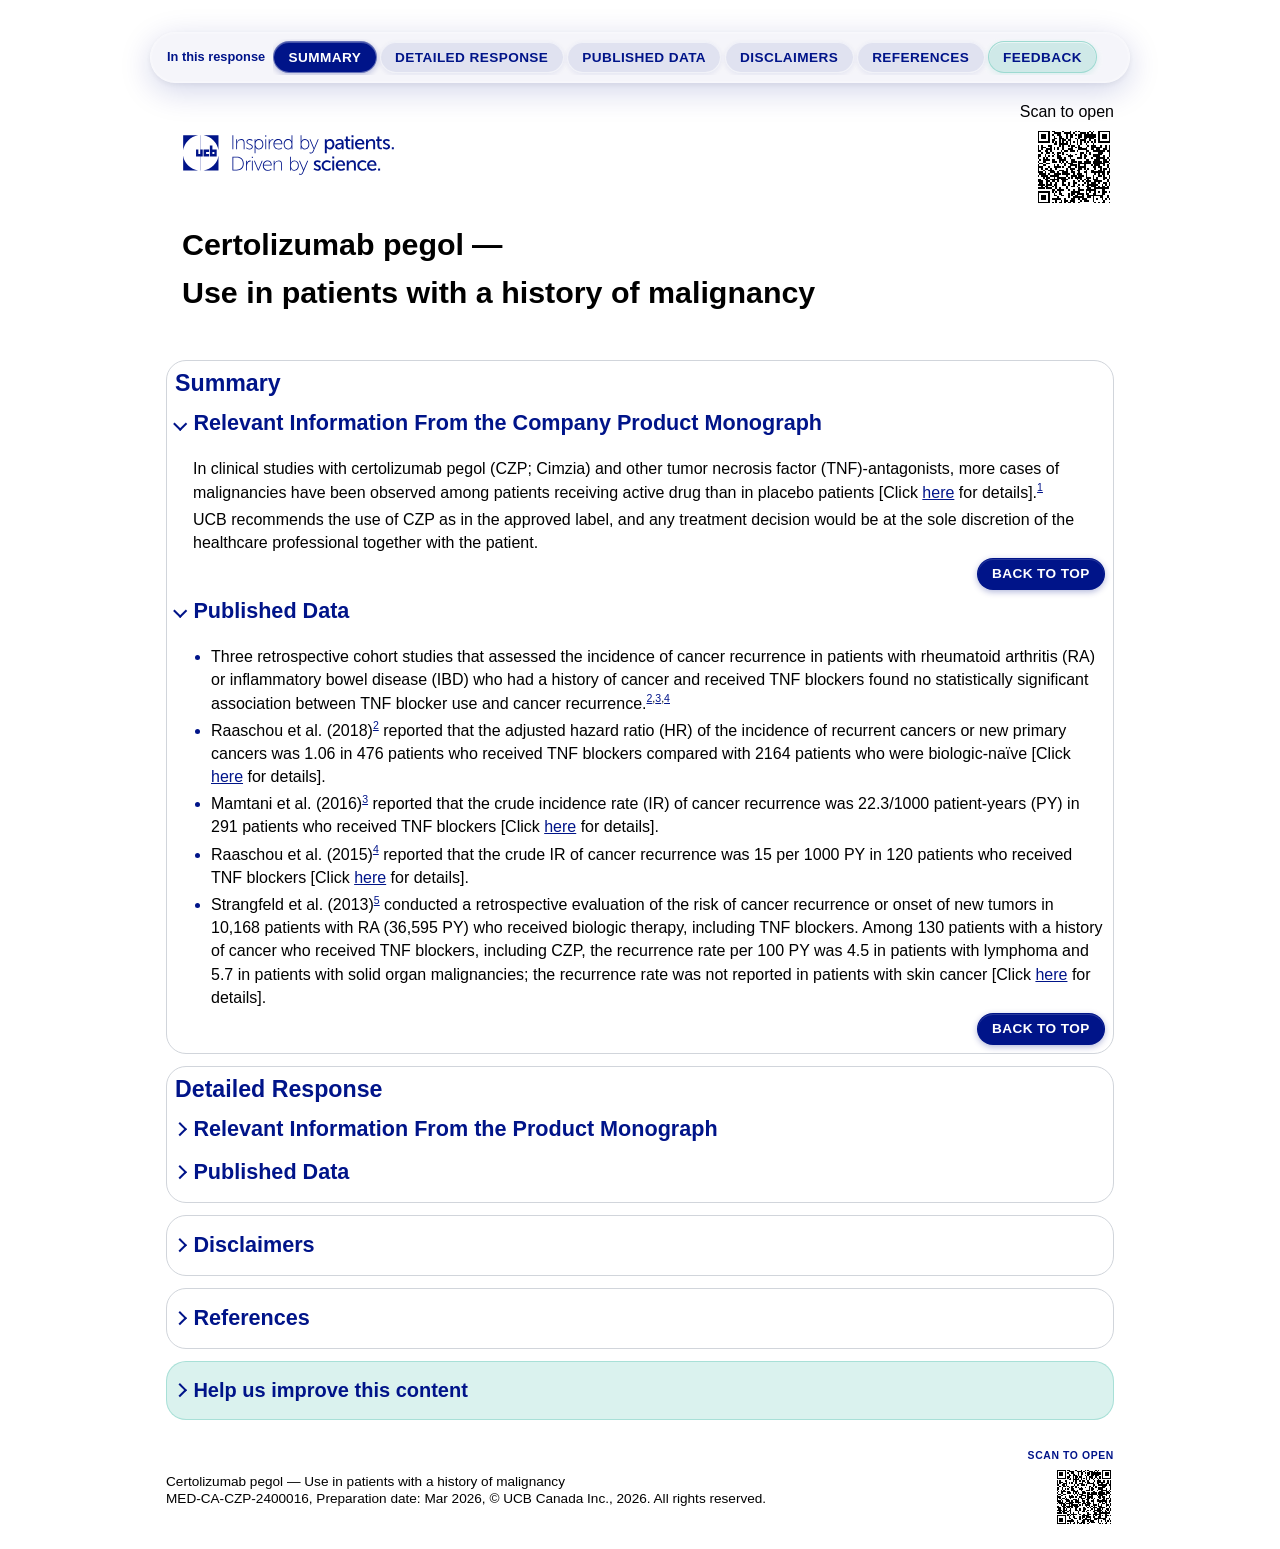
==== commit 5ed317ad: "consistency" ====
--- a/CA_CRD_CZP_Use_in_patients_with_a_history_of_malignancy.html
+++ b/CA_CRD_CZP_Use_in_patients_with_a_history_of_malignancy.html
@@ -157,9 +157,8 @@
           <img src="assets/img/UCB_Logo_Tagline_ReflexBlue_RGB_Logo.svg"
             alt="UCB logo with tagline inspired by patients, driven by science.">
         </div>
-        <div style="text-align:right;">
-          <p
-            style="margin:0 0 0.25rem;font-size:0.65rem;font-weight:600;letter-spacing:0.06em;text-transform:uppercase;color:#001489;">
+        <div class="footer-qr">
+          <p>
             Scan to open</p>
           <img src="assets/img/MED-CA-CZP-2400016/qr.svg" alt="QR code — scan to open" width="80" height="80">
         </div>
@@ -527,7 +526,7 @@
 
           <!-- FIGURE 1 -->
           <div class="tblfig" id="fig1">
-            <table role="table" style="width:auto;">
+            <table role="table">
               <tr>
                 <td colspan="1">
                   <h6>Figure 1 &mdash; Incidence of Recurrent or New Cancers and Adjusted Hazard Ratios in
@@ -544,15 +543,15 @@
                     <button class="btn" id="fig1-tab-forest"
                       onclick="fig1Show('forest')">Adjusted HR</button>
                   </div>
-                  <div id="fig1-chart" class="fig-chart" style="height:380px;"
+                  <div id="fig1-chart" class="fig-chart fig-chart--lg"
                     role="img"
                     aria-label="Grouped bar chart of cancer incidence rates in biologic-treated vs biologic-naïve patients"></div>
-                  <div id="fig1-legend" class="fig-legend" style="display:none;">
+                  <div id="fig1-legend" class="fig-legend is-hidden">
                     <span class="fig-legend__item">
-                      <span class="fig-legend__swatch" style="background:#001489;"></span>Biologic-treated
+                      <span class="fig-legend__swatch fig-legend__swatch--drug"></span>Biologic-treated
                     </span>
                     <span class="fig-legend__item">
-                      <span class="fig-legend__swatch" style="background:#8089c4;"></span>Biologic-na&iuml;ve
+                      <span class="fig-legend__swatch fig-legend__swatch--secondary"></span>Biologic-na&iuml;ve
                     </span>
                   </div>
                 </td>
@@ -732,11 +731,11 @@
               var legend = document.getElementById('fig1-legend');
               if (key === 'forest') {
                 config.toImageButtonOptions.filename = 'fig1-forest-plot-hr';
-                legend.style.display = 'none';
+                legend.classList.add('is-hidden');
                 Plotly.react('fig1-chart', [traceForest, traceHRText], forestLayout, config);
               } else {
                 config.toImageButtonOptions.filename = 'fig1-cancer-incidence';
-                legend.style.display = '';
+                legend.classList.remove('is-hidden');
                 Plotly.react('fig1-chart', [traceTreated, traceNaive], incidenceLayout, config);
               }
             };
@@ -904,7 +903,7 @@
           <h3>Help us improve this content</h3>
         </summary>
         <div class="collapse-content">
-          <p style="color: var(--brand);"><strong>How did this response improve your practice?</strong></p>
+          <p class="text-brand"><strong>How did this response improve your practice?</strong></p>
 
           <fieldset class="stars" role="radiogroup" aria-labelledby="stars_label">
             <legend id="stars_label">Rating</legend>
@@ -922,7 +921,7 @@
             </div>
           </fieldset>
 
-          <p id="stars-error" class="stars-error" role="alert" aria-hidden="true">Please select a rating before
+          <p id="stars-error" class="stars-error is-hidden" role="alert" aria-hidden="true">Please select a rating before
             sending.</p>
 
           <div class="comment-field">
--- a/assets/css/styles.css
+++ b/assets/css/styles.css
@@ -93,17 +93,12 @@
   --border: #d1d5db;
   /* Light grey — default box borders        */
 
-  /* ── Table header palette (lightest → darkest) ── */
-  --tbl-h1: #808AC4;
-  /* Level-1 header row background  */
-  --tbl-h2: #99A1D0;
-  /* Level-2 header row background  */
-  --tbl-h3: #B3B9DC;
-  /* Level-3 header row background  */
-  --tbl-interim: #CCD0E7;
-  /* Interim / sub-group row        */
-  --tbl-foot: #E6E8F3;
-  /* Table footer row               */
+  /* ── Table header palette — uniform 10% tint steps of --brand ── */
+  --tbl-h1:      color-mix(in srgb, var(--brand) 50%, white); /* darkest  */
+  --tbl-h2:      color-mix(in srgb, var(--brand) 40%, white);
+  --tbl-h3:      color-mix(in srgb, var(--brand) 30%, white);
+  --tbl-interim: color-mix(in srgb, var(--brand) 20%, white);
+  --tbl-foot:    color-mix(in srgb, var(--brand) 10%, white); /* lightest */
 
   /* ── Miscellaneous ── */
   --text-muted: #d1d5db;
@@ -189,8 +184,6 @@
 p,
 ul,
 ol {
-  font-size: 1rem;
-  line-height: 1.45;
   margin: var(--space-025) 0;
 }
 
@@ -209,11 +202,10 @@
   color: var(--brand);
 }
 
-/* Nested lists: same indent, small top/bottom gap */
+/* Nested lists: small top/bottom gap (padding-left inherited from ul/ol rule above) */
 ul ul,
 ol ol {
   margin: var(--space-025) 0;
-  padding-left: 1.125rem;
 }
 
 /* Superscripts / subscripts — sized and positioned relative to surrounding text */
@@ -263,6 +255,7 @@
 /* Header: top padding is enlarged so the logo clears the fixed TOC bar.
    calc(1rem gap-from-top + 3.05rem navbox-height + 2rem breathing) = 6rem */
 .site-header {
+  width: 100%;
   padding: calc(var(--space-1) + 5rem) 0 var(--space-1);
   background: #fff;
 }
@@ -330,6 +323,12 @@
   align-items: baseline;
 }
 
+/* Centre the h1 flex row when the page-title is explicitly centred (index) */
+.page-title.text-center h1 {
+  justify-content: center;
+  margin-left: 0;
+}
+
 
 /* ━━━━━━━━━━━━━━━━━━━━━━━━━━━━━━━━━━━━━━━━━━━━━━━━━━━━━━━━━━━━━━━━
    5. CARDS  (.card)
@@ -364,6 +363,15 @@
 .card--teal {
   background: color-mix(in srgb, var(--teal) 25%, white);
   border-color: color-mix(in srgb, var(--teal) 45%, transparent);
+}
+
+/* Brand-tinted note/callout box — inline information or off-label notice */
+.note-brand {
+  border: 0.125rem solid var(--brand);
+  border-radius: var(--radius);
+  padding: 1rem 1.25rem;
+  margin-block: 1rem;
+  background: color-mix(in srgb, var(--brand) 8%, white);
 }
 
 
@@ -379,7 +387,6 @@
   background: var(--tbl-foot);
   padding: var(--space-075);
   width: 100%;
-  box-sizing: border-box;
   margin: var(--space-1) 0;
   display: flex;
   align-items: center;
@@ -490,8 +497,8 @@
   margin-inline: auto;
 
   /* Override generic .navbox padding/radius */
-  border-radius: 100vmax !important;
-  padding: 0.4rem var(--space-1) !important;
+  border-radius: 100vmax;
+  padding: 0.4rem var(--space-1);
 
   /* Glass effect: near-invisible blue tint; backdrop-filter does the frosting */
   -webkit-backdrop-filter: saturate(180%) blur(1.25rem);
@@ -540,60 +547,37 @@
   font-size: 0.8rem;
 }
 
-/* Unselected TOC pills — glass style applied via context rule.
-   No class needed on the HTML; being inside #toc is sufficient.
-   Geometry (nowrap, max-content, no-shrink) keeps the scrollable row tidy. */
-#toc .btn:not(.is-active) {
+/* Shared geometry for every pill in the floating bar */
+#toc .btn {
   white-space: nowrap;
   min-width: max-content;
   flex-shrink: 0;
+}
+
+/* Unselected pills — glass style via context rule; no class needed in HTML */
+#toc .btn:not(.is-active) {
   background: color-mix(in srgb, var(--tbl-interim) 52%, transparent);
-  /* --tbl-interim @ 52% — more visible glassy fill */
   color: var(--brand);
   border-color: rgba(255, 255, 255, 0.55);
-  /* more opaque white border     */
   box-shadow:
     0 0.0625rem 0 rgba(255, 255, 255, 0.55) inset,
-    /* top-edge glass bevel */
     0 0.125rem 0.375rem rgba(0, 20, 137, 0.08);
-  /* subtle depth shadow  */
   -webkit-backdrop-filter: none;
   backdrop-filter: none;
-  /* navbox itself provides blur  */
-}
-
-/* Geometry also needed on active pills so the row stays consistent */
+}
+
+/* Active (current section) pill — solid brand blue */
 #toc .btn.is-active {
-  white-space: nowrap;
-  min-width: max-content;
-  flex-shrink: 0;
   background: var(--brand);
   color: #fff;
-  /* Semi-transparent white border — matches visual weight of glass/teal pills */
   border-color: rgba(255, 255, 255, 0.4);
-  /* Compact shadow matching glass pill: inner top highlight + small drop shadow */
   box-shadow:
     0 0.0625rem 0 rgba(255, 255, 255, 0.28) inset,
     0 0.125rem 0.375rem rgba(0, 20, 137, 0.25);
   transform: none;
 }
 
-/* Hover on active pill: marigold text + marigold border */
-#toc .btn.is-active:hover {
-  color: var(--accent);
-  border-color: var(--accent);
-  text-decoration: none;
-}
-
-/* Hover on unselected pills: marigold text + marigold border */
-#toc .btn:not(.is-active):hover {
-  color: var(--accent);
-  border-color: var(--accent);
-  text-decoration: none;
-}
-
-/* Feedback pill — light teal glass tint to echo the feedback card colour.
-   Targets by href so no extra class is needed in any HTML file. */
+/* Feedback pill — teal glass tint to echo the feedback card colour */
 #toc .btn[href="#feedback"]:not(.is-active) {
   background: color-mix(in srgb, var(--teal) 28%, transparent);
   border-color: color-mix(in srgb, var(--teal) 50%, transparent);
@@ -602,7 +586,8 @@
     0 0.125rem 0.375rem color-mix(in srgb, var(--teal) 20%, transparent);
 }
 
-#toc .btn[href="#feedback"]:not(.is-active):hover {
+/* All TOC pills on hover: marigold text + marigold border */
+#toc .btn:hover {
   color: var(--accent);
   border-color: var(--accent);
   text-decoration: none;
@@ -711,19 +696,17 @@
 }
 
 
-/* Injected by main.js — invisible anchor at the very top of the page
-   so href="#top" always resolves without breaking the Back button. */
+/* ━━━━━━━━━━━━━━━━━━━━━━━━━━━━━━━━━━━━━━━━━━━━━━━━━━━━━━━━━━━━━━━━
+   11. HIDDEN HELPERS
+   Elements used for machine-readable metadata or LLM context that
+   must never be visible in the rendered document.
+   ━━━━━━━━━━━━━━━━━━━━━━━━━━━━━━━━━━━━━━━━━━━━━━━━━━━━━━━━━━━━━━━━ */
+
+/* Invisible top-of-page anchor injected by main.js so href="#top" resolves */
 .top-anchor {
   position: absolute;
   inset-block-start: 0;
 }
-
-
-/* ━━━━━━━━━━━━━━━━━━━━━━━━━━━━━━━━━━━━━━━━━━━━━━━━━━━━━━━━━━━━━━━━
-   11. HIDDEN HELPERS
-   Elements used for machine-readable metadata or LLM context that
-   must never be visible in the rendered document.
-   ━━━━━━━━━━━━━━━━━━━━━━━━━━━━━━━━━━━━━━━━━━━━━━━━━━━━━━━━━━━━━━━━ */
 
 /* Inline metadata spans (e.g. data-label="AEO") — invisible to users */
 .hidden-meta {
@@ -739,7 +722,7 @@
 
 
 /* ━━━━━━━━━━━━━━━━━━━━━━━━━━━━━━━━━━━━━━━━━━━━━━━━━━━━━━━━━━━━━━━━
-   12. TABLES & FIGURES  (.tblfigfig)
+   12. TABLES & FIGURES  (.tblfig)
    Shared wrapper for data tables and figures, styled for the Veeva
    email / HTML output format. border-collapse: separate with
    border-spacing: 0 is required so border-radius clips correctly.
@@ -778,28 +761,16 @@
   display: block;
 }
 
-/* Header row tiers: .hdr defaults to level-3 (lightest); .hdr-1 / .hdr-2
-   allow darker shading on top-level columns without extra markup. */
-.tblfig .hdr th {
+/* Header row tiers — .hdr is the default (level 3, lightest).
+   .hdr-1 and .hdr-2 add progressively darker shading for top-level columns. */
+.tblfig .hdr th {              /* level 3 — lightest, default */
   font-size: 0.95rem;
   font-weight: 700;
   background: var(--tbl-h3);
 }
 
-.tblfig .hdr-1 th {
-  background: var(--tbl-h1);
-}
-
-/* darkest  */
-.tblfig .hdr-2 th {
-  background: var(--tbl-h2);
-}
-
-.tblfig .hdr-3 th {
-  background: var(--tbl-h3);
-}
-
-/* lightest */
+.tblfig .hdr-1 th { background: var(--tbl-h1); } /* level 1 — darkest */
+.tblfig .hdr-2 th { background: var(--tbl-h2); } /* level 2            */
 
 /* Interim rows span full width, styled as a subgroup label */
 .tblfig .interim-row td[colspan] {
@@ -817,9 +788,31 @@
 }
 
 
+/* ── Figures (Plotly charts + legends) ── */
+
 /* Plotly / figure chart container */
 .fig-chart {
   width: 100%;
+}
+
+/* Chart height utilities — replaces inline style="height:Npx;" */
+.fig-chart--sm { height: 15rem; }    /* ~240 px */
+.fig-chart--md { height: 17.5rem; }  /* ~280 px */
+.fig-chart--rg { height: 20rem; }    /* ~320 px */
+.fig-chart--lg { height: 23.75rem; } /* ~380 px */
+.fig-chart--xl { height: 25rem; }    /* ~400 px */
+
+/* Figure tblfig: fill card width; overflow right at narrow viewports.
+   The table fills the card via the shared width:100% rule above.
+   min-width prevents the chart collapsing below a readable size —
+   below that breakpoint the table overflows the card to the right
+   and the page scrollbar handles it (no clipping within the card). */
+.tblfig:has(.fig-chart) table {
+  min-width: 30rem;
+}
+
+.tblfig:has(.fig-chart) .fig-chart {
+  min-width: 28rem;
 }
 
 /* Legend row below a chart: centred flex, items separated by gap */
@@ -849,6 +842,12 @@
   flex-shrink: 0;
 }
 
+/* Swatch colour variants — avoids inline style="background:…" */
+.fig-legend__swatch--placebo   { background: #cccccc; }
+.fig-legend__swatch--drug      { background: var(--brand); }
+.fig-legend__swatch--comp      { background: var(--accent2); }
+.fig-legend__swatch--secondary { background: #8089c4; }
+
 /* Active-analysis label below the legend (italic small print) */
 .fig-label {
   text-align: center;
@@ -860,41 +859,37 @@
 
 /* ━━━━━━━━━━━━━━━━━━━━━━━━━━━━━━━━━━━━━━━━━━━━━━━━━━━━━━━━━━━━━━━━
    13. UTILITIES
-   Single-purpose helper classes for text and cell alignment.
-   Applied directly in HTML to avoid inline styles.
-   ━━━━━━━━━━━━━━━━━━━━━━━━━━━━━━━━━━━━━━━━━━━━━━━━━━━━━━━━━━━━━━━━ */
-.text-left {
-  text-align: left;
-}
-
-.text-center {
-  text-align: center;
-}
-
-.text-right {
-  text-align: right;
-}
-
-.align-top {
-  vertical-align: top;
-}
-
-.align-middle {
-  vertical-align: middle;
-}
-
-.align-bottom {
-  vertical-align: bottom;
-}
-
-
-.row-indent {
-  padding-inline-start: 1.5rem;
-}
-
-.text-brand {
-  color: var(--brand);
-}
+   Single-purpose helper classes. Applied in HTML to avoid inline styles.
+   ━━━━━━━━━━━━━━━━━━━━━━━━━━━━━━━━━━━━━━━━━━━━━━━━━━━━━━━━━━━━━━━━ */
+
+/* Text alignment */
+.text-left   { text-align: left; }
+.text-center { text-align: center; }
+.text-right  { text-align: right; }
+
+/* Vertical alignment */
+.align-top    { vertical-align: top; }
+.align-middle { vertical-align: middle; }
+.align-bottom { vertical-align: bottom; }
+
+/* Indentation */
+.row-indent   { padding-inline-start: 1.5rem; }
+.row-indent-2 { padding-inline-start: 3rem; }
+
+/* Colour */
+.text-brand { color: var(--brand); }
+
+/* Visibility — JS toggles .is-hidden to show/hide elements */
+.is-hidden { display: none !important; }
+
+/* Layout */
+.justify-start   { justify-content: flex-start; }
+.fig-scroll-wrap { overflow-x: auto; }
+
+/* Sizing */
+.p-0      { padding: 0; }
+.img-full { width: 100%; }
+
 
 
 /* ━━━━━━━━━━━━━━━━━━━━━━━━━━━━━━━━━━━━━━━━━━━━━━━━━━━━━━━━━━━━━━━━
@@ -1146,19 +1141,14 @@
   animation: rating-shake 0.35s ease;
 }
 
-/* Inline error message — hidden by default; JS adds .is-visible to show it.
+/* Inline error message — hidden via .is-hidden; JS removes it to show.
    Negative margin-top closes most of the 1rem flex gap so it reads as
    attached to the rating pill rather than floating mid-column. */
 .stars-error {
-  display: none;
   margin-top: -0.6rem;
   font-size: 0.8rem;
   color: #f18070;
   font-weight: 600;
-}
-
-.stars-error.is-visible {
-  display: block;
 }
 
 /* ── Comment field ── */
@@ -1461,11 +1451,6 @@
   color: var(--brand);
 }
 
-/* Legacy centred meta block (kept for backward compat) */
-.site-footer .meta-center {
-  text-align: center;
-  margin: 0 auto;
-}
 
 .site-footer p {
   font-size: 0.85rem;
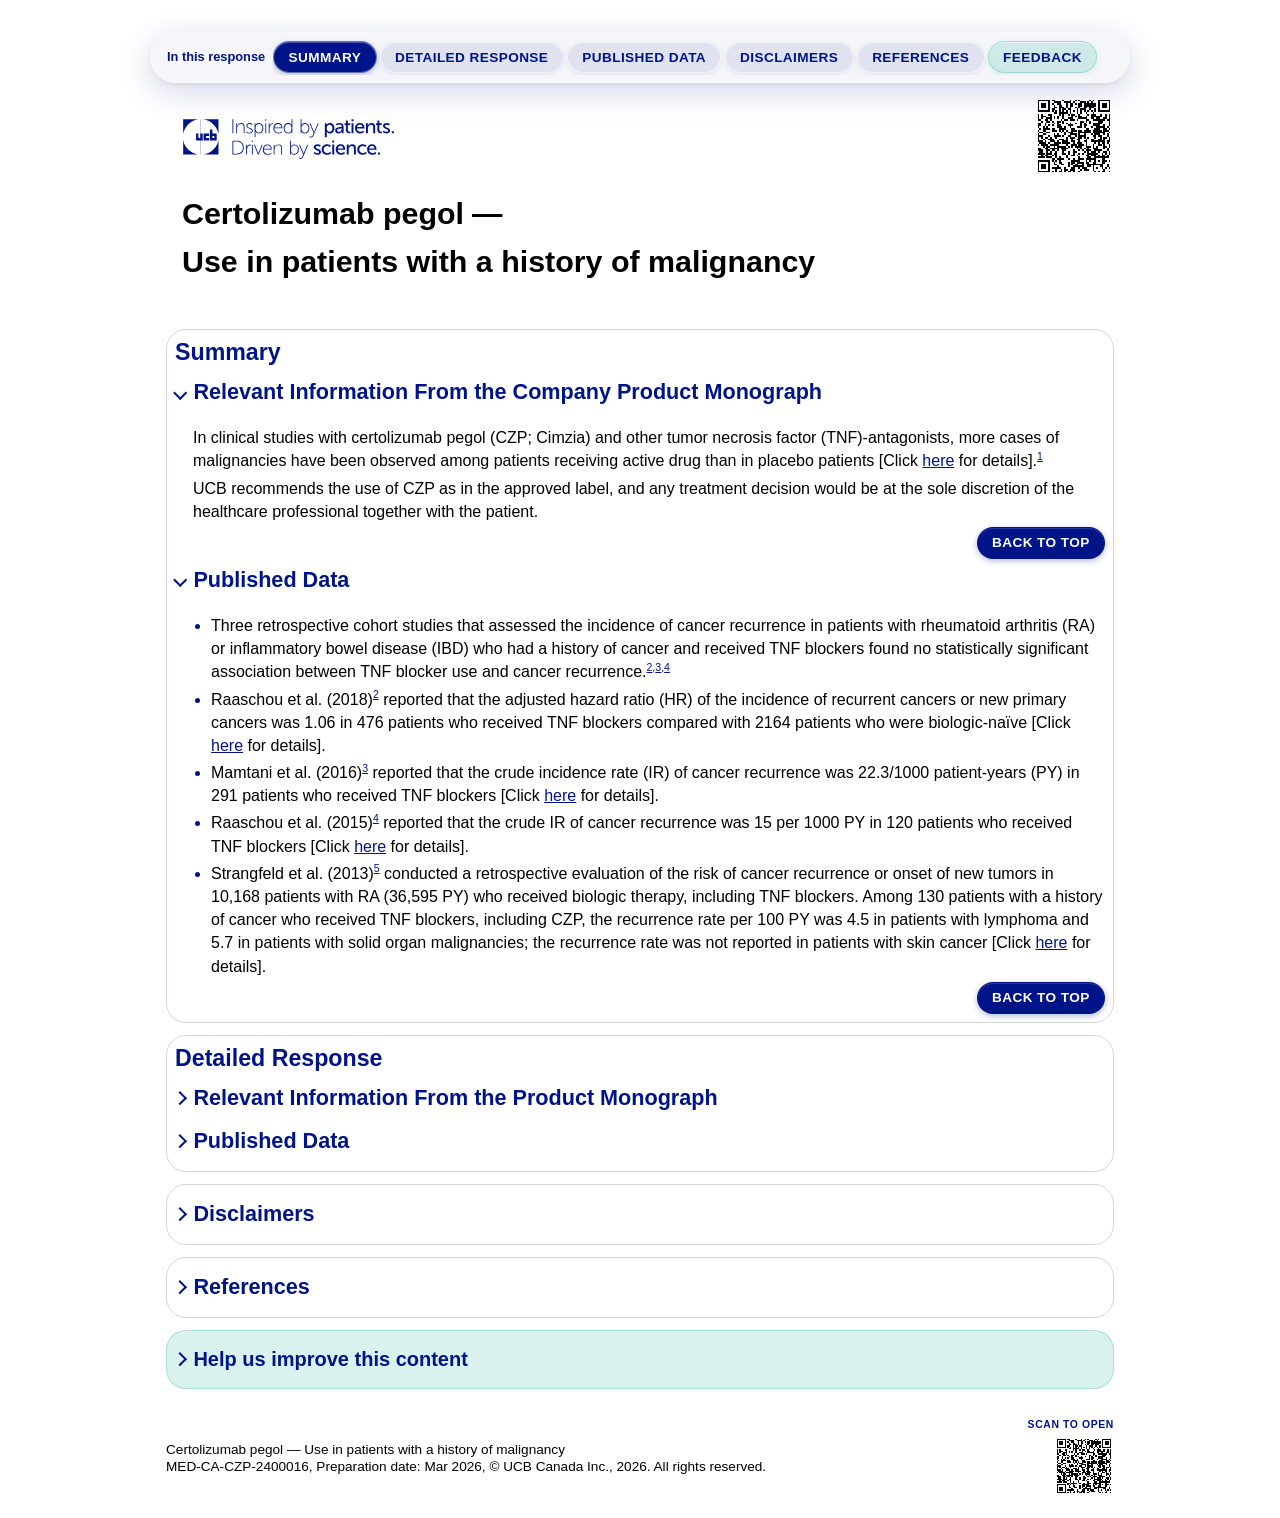
==== commit 11edc96e: "Remove 'Scan to open' label from header QR block in all documents Co-Authored-By: Claude Sonnet 4.6 " ====
--- a/CA_CRD_CZP_Use_in_patients_with_a_history_of_malignancy.html
+++ b/CA_CRD_CZP_Use_in_patients_with_a_history_of_malignancy.html
@@ -158,8 +158,6 @@
             alt="UCB logo with tagline inspired by patients, driven by science.">
         </div>
         <div class="footer-qr">
-          <p>
-            Scan to open</p>
           <img src="assets/img/MED-CA-CZP-2400016/qr.svg" alt="QR code — scan to open" width="80" height="80">
         </div>
       </div>
@@ -469,27 +467,27 @@
               <tbody>
                 <tr>
                   <td>A (n&nbsp;=&nbsp;2631)<sup><a href="#tbl1-fn-a">a</a>,<a href="#tbl1-fn-b">b</a></sup></td>
-                  <td>42/467 (9)</td>
-                  <td>155/2164 (7.2)</td>
-                  <td>1.06 (0.73&ndash;1.54)</td>
+                  <td class="text-center">42/467 (9)</td>
+                  <td class="text-center">155/2164 (7.2)</td>
+                  <td class="text-center">1.06 (0.73&ndash;1.54)</td>
                 </tr>
                 <tr>
                   <td>B (n&nbsp;=&nbsp;1293)<sup><a href="#tbl1-fn-b">b</a>,<a href="#tbl1-fn-c">c</a></sup></td>
-                  <td>23/223 (10.3)</td>
-                  <td>78/1070 (7.3)</td>
-                  <td>1.08 (0.65&ndash;1.8)</td>
+                  <td class="text-center">23/223 (10.3)</td>
+                  <td class="text-center">78/1070 (7.3)</td>
+                  <td class="text-center">1.08 (0.65&ndash;1.8)</td>
                 </tr>
                 <tr>
                   <td>C (n&nbsp;=&nbsp;787)<sup><a href="#tbl1-fn-d">d</a>,<a href="#tbl1-fn-e">e</a></sup></td>
-                  <td>16/138 (11.6)</td>
-                  <td>37/649 (5.7)</td>
-                  <td>1.15 (0.53&ndash;2.47)</td>
+                  <td class="text-center">16/138 (11.6)</td>
+                  <td class="text-center">37/649 (5.7)</td>
+                  <td class="text-center">1.15 (0.53&ndash;2.47)</td>
                 </tr>
                 <tr>
                   <td>D (n&nbsp;=&nbsp;3826)<sup><a href="#tbl1-fn-f">f</a></sup></td>
-                  <td>16/178 (9)</td>
-                  <td>NR</td>
-                  <td>1.24 (0.74&ndash;2.07)</td>
+                  <td class="text-center">16/178 (9)</td>
+                  <td class="text-center">NR</td>
+                  <td class="text-center">1.24 (0.74&ndash;2.07)</td>
                 </tr>
                 <tr class="tblfig-footer">
                   <td colspan="4">
@@ -543,7 +541,7 @@
                     <button class="btn" id="fig1-tab-forest"
                       onclick="fig1Show('forest')">Adjusted HR</button>
                   </div>
-                  <div id="fig1-chart" class="fig-chart fig-chart--lg"
+                  <div id="fig1-chart" class="fig-chart fig-chart--md"
                     role="img"
                     aria-label="Grouped bar chart of cancer incidence rates in biologic-treated vs biologic-naïve patients"></div>
                   <div id="fig1-legend" class="fig-legend is-hidden">
@@ -598,10 +596,10 @@
             var CI_LOW  = [0.74, 0.53, 0.65, 0.73];
             var CI_HIGH = [2.07, 2.47, 1.80, 1.54];
             var CI_TEXT = [
-              '1.24<br>(0.74–2.07)',
-              '1.15<br>(0.53–2.47)',
-              '1.08<br>(0.65–1.80)',
-              '1.06<br>(0.73–1.54)'
+              '1.24 (0.74–2.07)',
+              '1.15 (0.53–2.47)',
+              '1.08 (0.65–1.80)',
+              '1.06 (0.73–1.54)'
             ];
 
             var traceForest = {
@@ -619,24 +617,34 @@
               showlegend: false
             };
 
-            var traceHRText = {
-              x: CI_TEXT.map(function () { return 3.1; }), y: GROUPS,
-              type: 'scatter', mode: 'text',
-              text: CI_TEXT,
-              textposition: 'middle right',
-              textfont: { size: 11, color: '#000', family: 'Tahoma, sans-serif' },
-              hoverinfo: 'skip', showlegend: false
-            };
+            var forestAnnotations = [{
+              xref: 'paper', x: 1.0,
+              yref: 'paper', y: 1.02,
+              text: 'Adjusted HR (CI)',
+              showarrow: false,
+              font: { size: 13, color: '#000', family: 'Tahoma, sans-serif' },
+              xanchor: 'left', yanchor: 'bottom'
+            }];
+            GROUPS.forEach(function (g, i) {
+              forestAnnotations.push({
+                xref: 'paper', x: 1.0,
+                yref: 'y', y: g,
+                text: CI_TEXT[i],
+                showarrow: false,
+                font: { size: 13, color: '#000', family: 'Tahoma, sans-serif' },
+                xanchor: 'left', yanchor: 'middle'
+              });
+            });
 
             var forestLayout = {
               font: { family: "Tahoma, 'Helvetica Neue', Helvetica, Arial, sans-serif", size: 13, color: '#000' },
-              margin: { t: 48, r: 16, b: 64, l: 16 },
+              margin: { t: 48, r: 140, b: 64, l: 16 },
               xaxis: {
                 title: {
                   text: 'Adjusted Hazard Ratio<br><span style="font-size:10px;color:#555">← Favours biologic-treated ┊ Favours biologic-naïve →</span>',
                   standoff: 12
                 },
-                range: [0.3, 3.85],
+                range: [0.3, 2.7],
                 tickvals: [0.5, 0.75, 1.0, 1.5, 2.0, 2.5],
                 showgrid: false, zeroline: false,
                 linecolor: '#000', linewidth: 1, tickcolor: '#000', automargin: true
@@ -650,14 +658,7 @@
                 x0: 1, x1: 1, y0: 0, y1: 1,
                 line: { color: '#888', width: 1.5, dash: 'dot' }
               }],
-              annotations: [
-                {
-                  x: 3.1, xref: 'x', y: 1.06, yref: 'paper',
-                  text: '<b>Adjusted HR (CI)</b>', showarrow: false,
-                  font: { size: 11, color: '#000', family: 'Tahoma, sans-serif' },
-                  xanchor: 'center', yanchor: 'bottom'
-                }
-              ],
+              annotations: forestAnnotations,
               showlegend: false, plot_bgcolor: '#ffffff', paper_bgcolor: '#ffffff'
             };
 
@@ -696,11 +697,11 @@
 
             var incidenceLayout = {
               font: { family: "Tahoma, 'Helvetica Neue', Helvetica, Arial, sans-serif", size: 12, color: '#000' },
-              margin: { t: 16, r: 56, b: 48, l: 16 },
+              margin: { t: 16, r: 8, b: 48, l: 16 },
               barmode: 'group', bargap: 0.28, bargroupgap: 0.08,
               xaxis: {
                 title: { text: 'Patients with recurrent or new cancer diagnosis [%]', standoff: 10 },
-                range: [0, 17],
+                range: [0, 14],
                 ticksuffix: '%',
                 gridcolor: '#e8eaf0', gridwidth: 1,
                 zeroline: true, zerolinecolor: '#000', zerolinewidth: 1,
@@ -732,7 +733,7 @@
               if (key === 'forest') {
                 config.toImageButtonOptions.filename = 'fig1-forest-plot-hr';
                 legend.classList.add('is-hidden');
-                Plotly.react('fig1-chart', [traceForest, traceHRText], forestLayout, config);
+                Plotly.react('fig1-chart', [traceForest], forestLayout, config);
               } else {
                 config.toImageButtonOptions.filename = 'fig1-cancer-incidence';
                 legend.classList.remove('is-hidden');
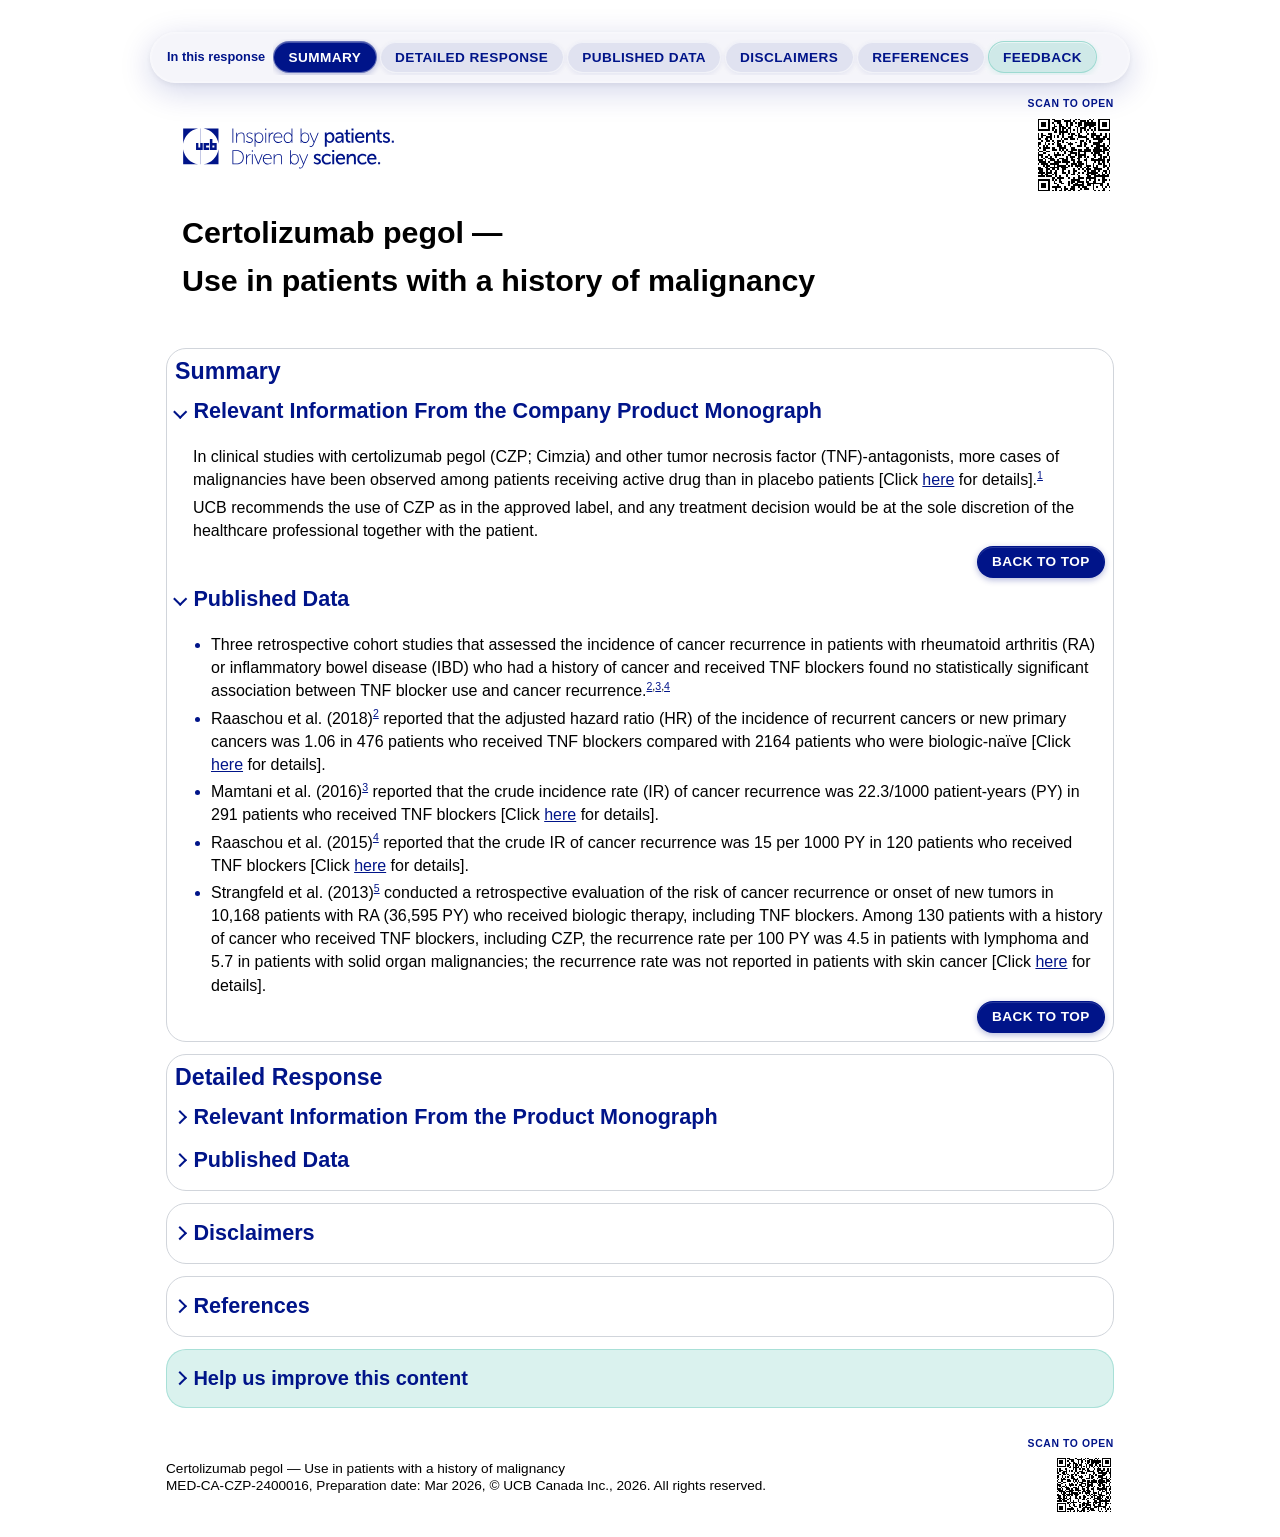
==== commit d4fc1914: "Restore 'Scan to open' label with correct class above header QR in all documents Co-Authored-By: Cla" ====
--- a/CA_CRD_CZP_Use_in_patients_with_a_history_of_malignancy.html
+++ b/CA_CRD_CZP_Use_in_patients_with_a_history_of_malignancy.html
@@ -158,6 +158,7 @@
             alt="UCB logo with tagline inspired by patients, driven by science.">
         </div>
         <div class="footer-qr">
+          <p class="footer-qr__label">Scan to open</p>
           <img src="assets/img/MED-CA-CZP-2400016/qr.svg" alt="QR code — scan to open" width="80" height="80">
         </div>
       </div>
